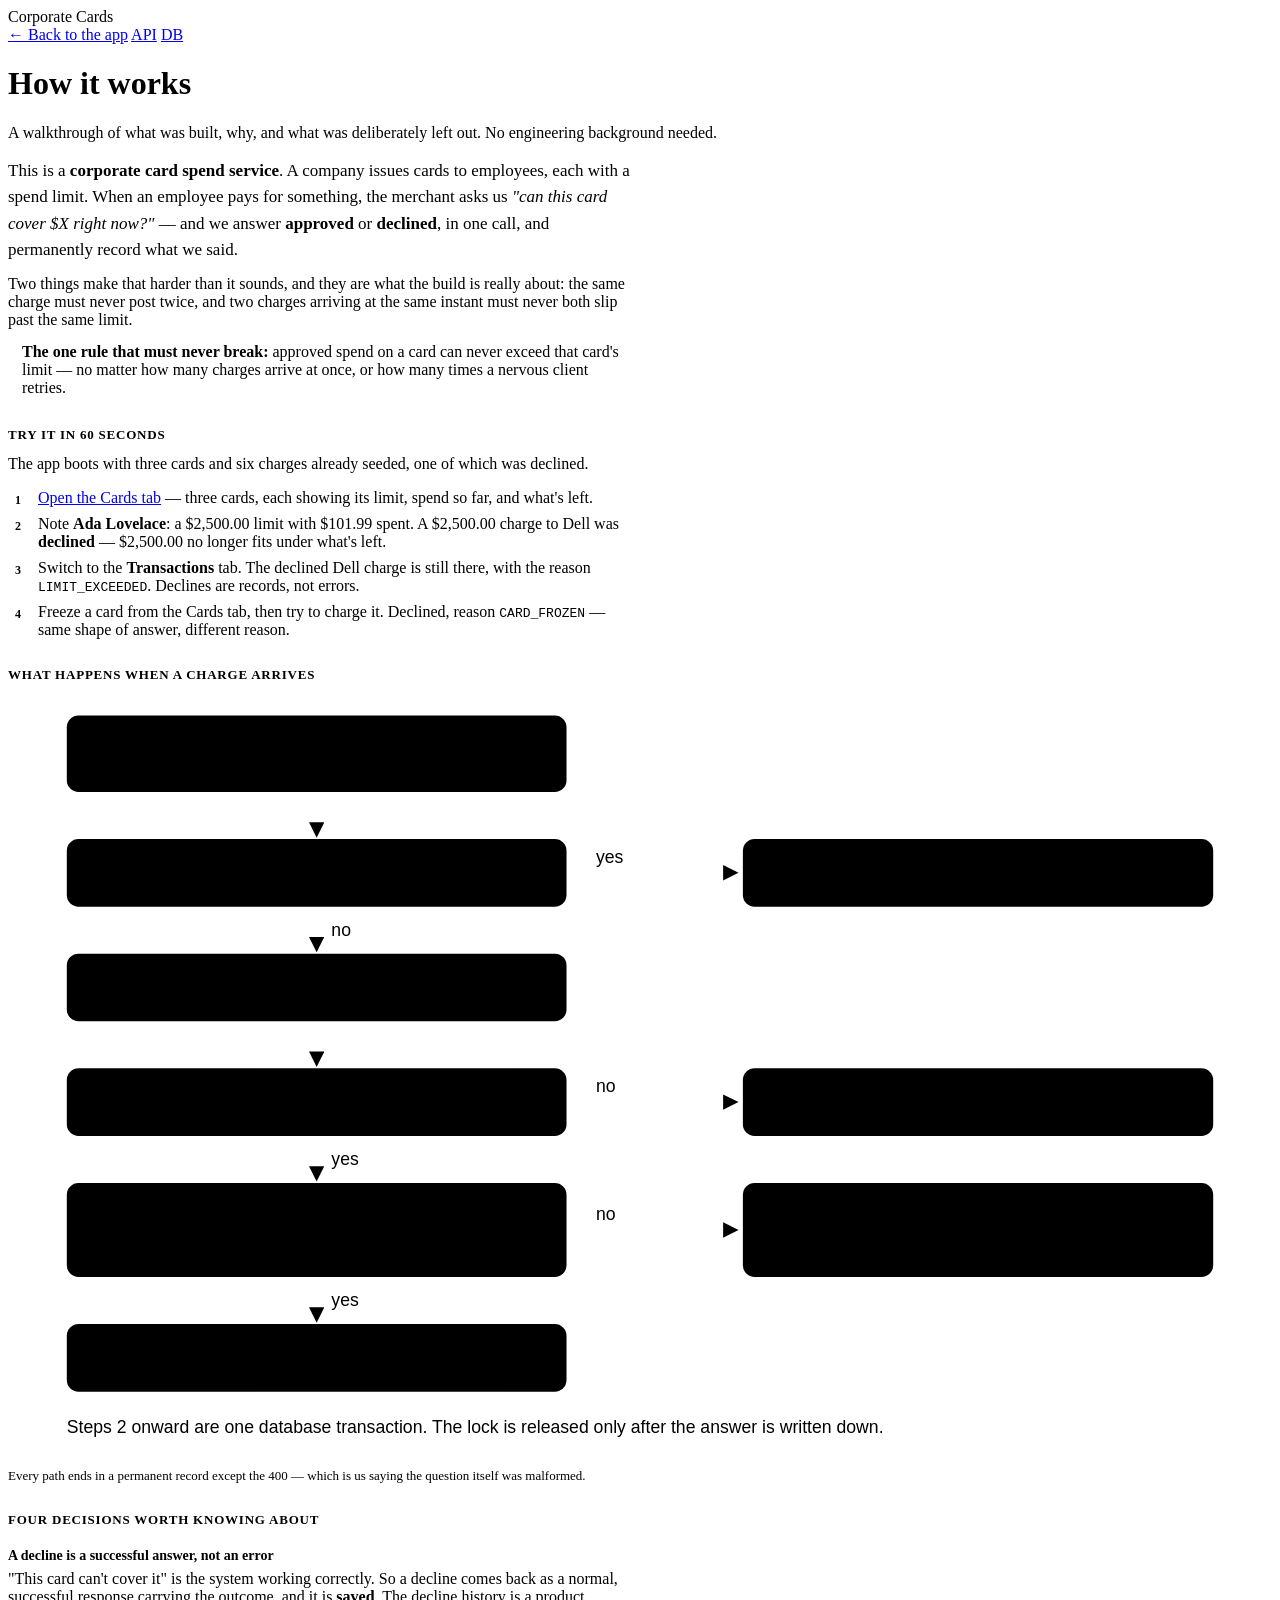
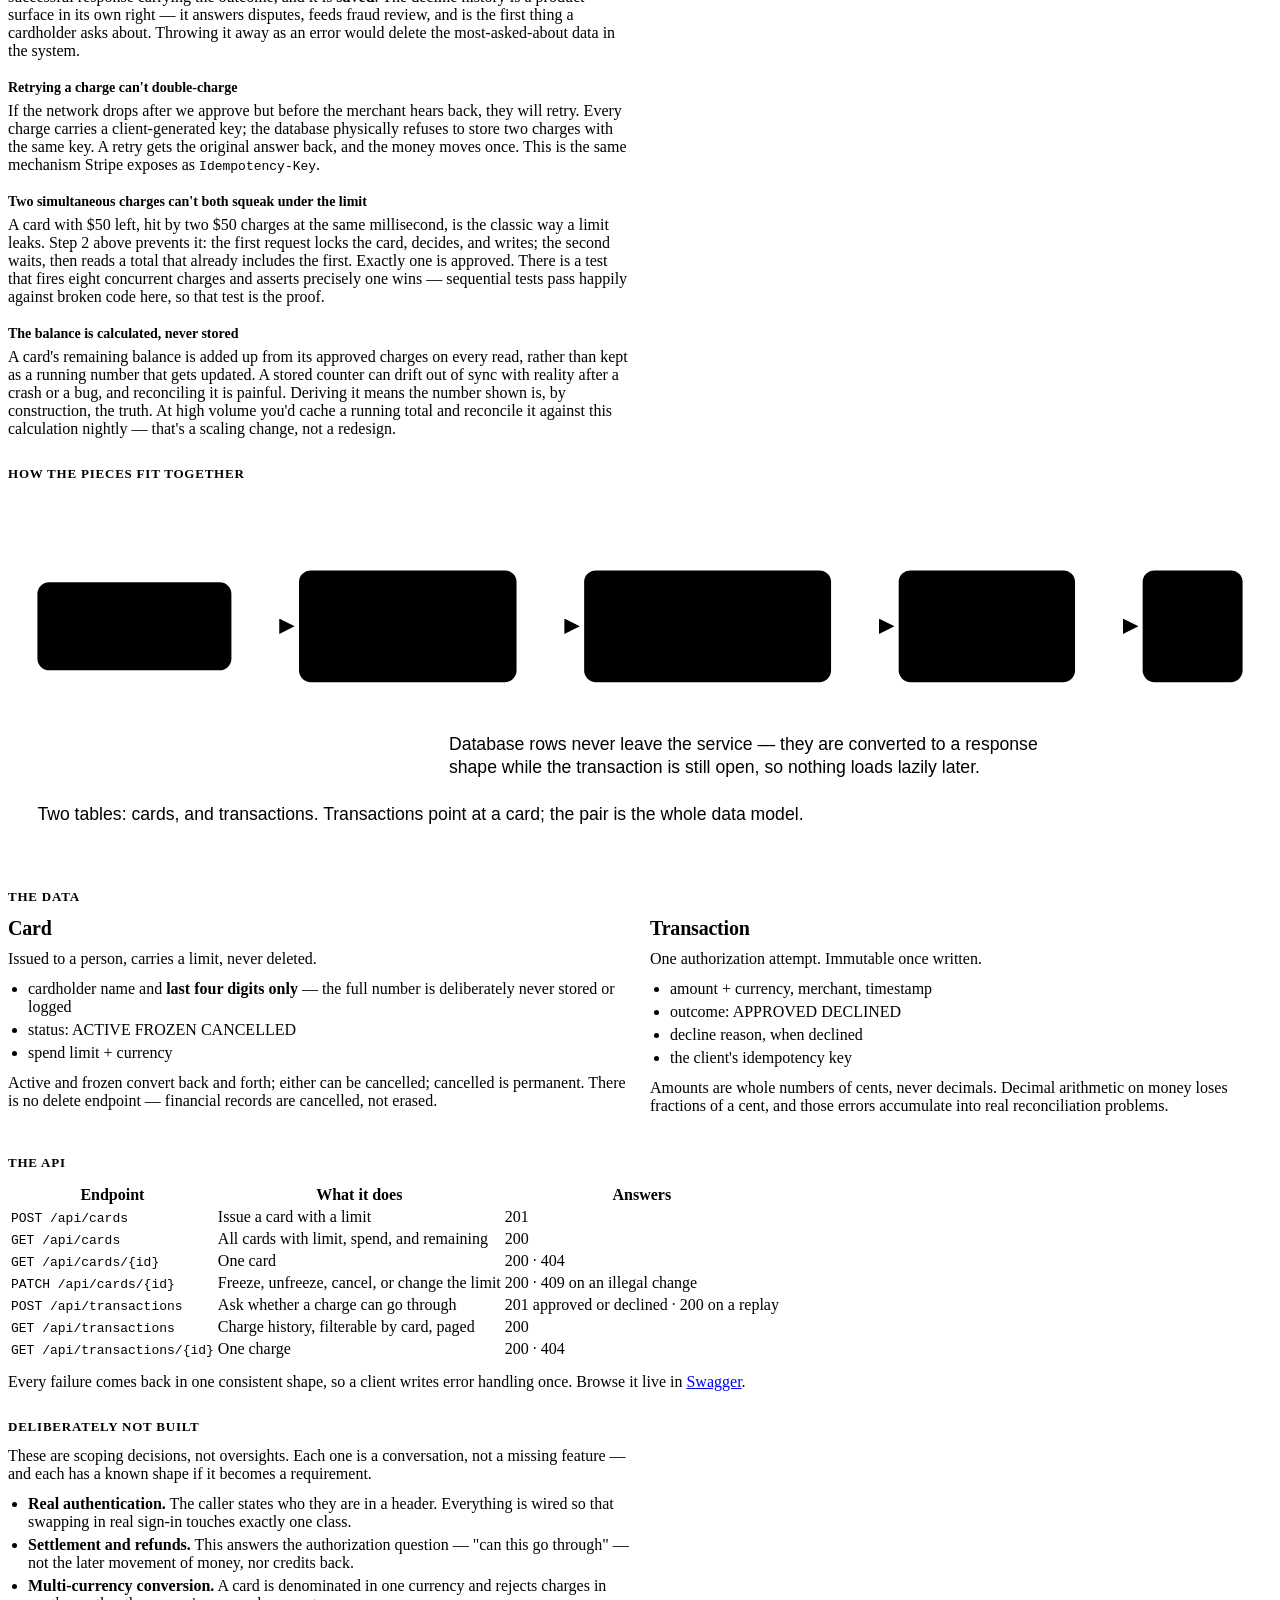
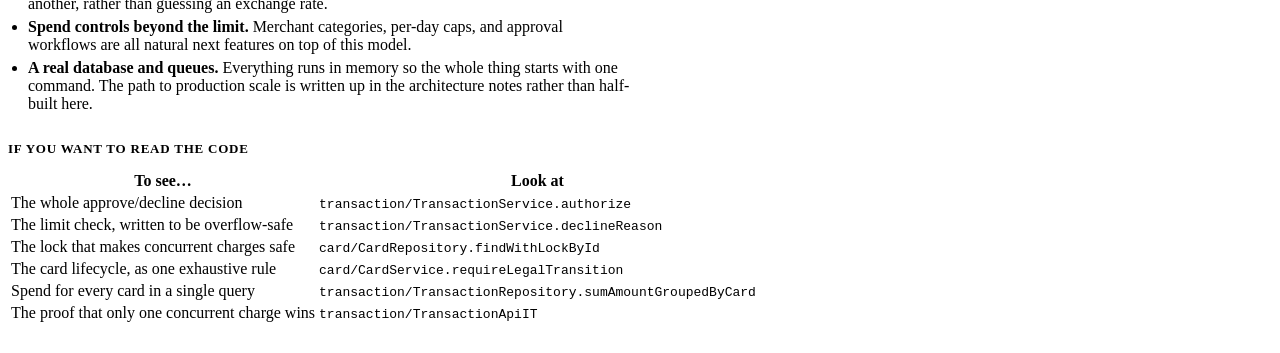
==== sandbox/src/main/resources/static/help.html @ 119740f2 "Add a /help walkthrough page for non-engineering readers Maps /help to a static explainer of what wa" ====
<!doctype html>
<html lang="en">
<head>
  <meta charset="utf-8">
  <meta name="viewport" content="width=device-width, initial-scale=1">
  <title>Corporate Cards — How it works</title>
  <link rel="stylesheet" href="/styles.css">
  <style>
    .prose { max-width: 78ch; }
    .prose h2 { font-size: 20px; letter-spacing: -0.01em; margin: 0 0 10px; }
    .prose h3 { font-size: 14px; margin: 20px 0 6px; }
    .prose p { margin: 0 0 12px; }
    .prose ul { margin: 0 0 12px; padding-left: 20px; }
    .prose li { margin-bottom: 5px; }
    .lede { font-size: 17px; line-height: 1.55; }

    .section { margin-bottom: 28px; }
    .section > h2 { font-size: 13px; text-transform: uppercase; letter-spacing: 0.06em; color: var(--muted); margin: 0 0 12px; }

    .figure { overflow-x: auto; margin: 0 0 8px; }
    .figure svg { display: block; min-width: 640px; max-width: 100%; height: auto; }
    figcaption { color: var(--muted); font-size: 13px; margin-top: 4px; }

    .cols { display: flex; flex-wrap: wrap; gap: 20px; }
    .cols > * { flex: 1 1 300px; }

    code { font-family: ui-monospace, SFMono-Regular, Menlo, monospace; font-size: 13px; }
    td code { white-space: nowrap; }

    .note { border-left: 3px solid var(--accent); padding: 2px 0 2px 14px; color: var(--muted); }
    .steps { counter-reset: step; list-style: none; padding: 0; }
    .steps li { counter-increment: step; padding-left: 30px; position: relative; margin-bottom: 8px; }
    .steps li::before {
      content: counter(step);
      position: absolute; left: 0; top: 1px;
      width: 20px; height: 20px; border-radius: 999px;
      background: var(--accent); color: var(--accent-text);
      font-size: 12px; font-weight: 600; text-align: center; line-height: 20px;
    }
  </style>
</head>
<body>
  <nav class="topnav">
    <span class="brand">Corporate Cards</span>
    <div class="tabs"></div>
    <div class="nav-links">
      <a href="/">← Back to the app</a>
      <a href="/swagger-ui.html" target="_blank" rel="noopener">API</a>
      <a href="/h2-console" target="_blank" rel="noopener">DB</a>
    </div>
  </nav>

  <main>
    <header class="page-header">
      <h1>How it works</h1>
      <p class="subtitle">A walkthrough of what was built, why, and what was deliberately left out. No engineering background needed.</p>
    </header>

    <section class="panel prose section">
      <p class="lede">
        This is a <strong>corporate card spend service</strong>. A company issues cards to employees,
        each with a spend limit. When an employee pays for something, the merchant asks us
        <em>"can this card cover $X right now?"</em> — and we answer <strong>approved</strong> or
        <strong>declined</strong>, in one call, and permanently record what we said.
      </p>
      <p>
        Two things make that harder than it sounds, and they are what the build is really about:
        the same charge must never post twice, and two charges arriving at the same instant must
        never both slip past the same limit.
      </p>
      <p class="note">
        <strong>The one rule that must never break:</strong> approved spend on a card can never
        exceed that card's limit — no matter how many charges arrive at once, or how many times a
        nervous client retries.
      </p>
    </section>

    <section class="section">
      <h2>Try it in 60 seconds</h2>
      <div class="panel prose">
        <p>The app boots with three cards and six charges already seeded, one of which was declined.</p>
        <ol class="steps">
          <li><a href="/">Open the Cards tab</a> — three cards, each showing its limit, spend so far, and what's left.</li>
          <li>Note <strong>Ada Lovelace</strong>: a $2,500.00 limit with $101.99 spent. A $2,500.00 charge to Dell was <strong>declined</strong> — $2,500.00 no longer fits under what's left.</li>
          <li>Switch to the <strong>Transactions</strong> tab. The declined Dell charge is still there, with the reason <code>LIMIT_EXCEEDED</code>. Declines are records, not errors.</li>
          <li>Freeze a card from the Cards tab, then try to charge it. Declined, reason <code>CARD_FROZEN</code> — same shape of answer, different reason.</li>
        </ol>
      </div>
    </section>

    <section class="section">
      <h2>What happens when a charge arrives</h2>
      <div class="panel">
        <figure class="figure">
          <svg viewBox="0 0 860 520" role="img" aria-label="Flowchart of the authorization decision: idempotency replay check, card row lock, currency check, decline checks, then approval.">
            <defs>
              <marker id="arrow" viewBox="0 0 10 10" refX="9" refY="5" markerWidth="7" markerHeight="7" orient="auto-start-reverse">
                <path d="M 0 0 L 10 5 L 0 10 z" fill="var(--muted)"/>
              </marker>
            </defs>
            <style>
              .bx { fill: var(--surface); stroke: var(--border); stroke-width: 1.5; }
              .bx-in { fill: var(--surface); stroke: var(--accent); stroke-width: 2; }
              .bx-ok { fill: var(--success-bg); stroke: var(--success); stroke-width: 1.5; }
              .bx-no { fill: var(--warn-bg); stroke: var(--warn); stroke-width: 1.5; }
              .bx-err { fill: var(--danger-bg); stroke: var(--danger); stroke-width: 1.5; }
              .t { fill: var(--text); font: 13px -apple-system, BlinkMacSystemFont, "Segoe UI", Roboto, sans-serif; }
              .t-b { fill: var(--text); font: 600 13px -apple-system, BlinkMacSystemFont, "Segoe UI", Roboto, sans-serif; }
              .t-m { fill: var(--muted); font: 12px -apple-system, BlinkMacSystemFont, "Segoe UI", Roboto, sans-serif; }
              .ln { stroke: var(--muted); stroke-width: 1.5; fill: none; marker-end: url(#arrow); }
            </style>

            <!-- entry -->
            <rect class="bx-in" x="40" y="14" width="340" height="52" rx="8"/>
            <text class="t-b" x="58" y="36">POST /api/transactions</text>
            <text class="t-m" x="58" y="54">card, amount, currency, merchant + Idempotency-Key</text>

            <!-- 1 replay -->
            <path class="ln" d="M 210 66 L 210 96"/>
            <rect class="bx" x="40" y="98" width="340" height="46" rx="8"/>
            <text class="t-b" x="58" y="118">1 · Have we answered this exact request before?</text>
            <text class="t-m" x="58" y="135">matched on the client's Idempotency-Key</text>
            <path class="ln" d="M 380 121 L 496 121"/>
            <text class="t-m" x="400" y="114">yes</text>
            <rect class="bx-ok" x="500" y="98" width="320" height="46" rx="8"/>
            <text class="t-b" x="518" y="118">200 — replay the original answer</text>
            <text class="t-m" x="518" y="135">the card is not charged a second time</text>

            <!-- 2 lock -->
            <path class="ln" d="M 210 144 L 210 174"/>
            <text class="t-m" x="220" y="164">no</text>
            <rect class="bx" x="40" y="176" width="340" height="46" rx="8"/>
            <text class="t-b" x="58" y="196">2 · Take an exclusive lock on the card</text>
            <text class="t-m" x="58" y="213">nobody else can decide on this card until we finish</text>

            <!-- 3 currency -->
            <path class="ln" d="M 210 222 L 210 252"/>
            <rect class="bx" x="40" y="254" width="340" height="46" rx="8"/>
            <text class="t-b" x="58" y="274">3 · Does the currency match the card?</text>
            <text class="t-m" x="58" y="291">a USD card cannot answer a EUR question</text>
            <path class="ln" d="M 380 277 L 496 277"/>
            <text class="t-m" x="400" y="270">no</text>
            <rect class="bx-err" x="500" y="254" width="320" height="46" rx="8"/>
            <text class="t-b" x="518" y="274">400 — we can't answer that</text>
            <text class="t-m" x="518" y="291">unusable input, so nothing is recorded</text>

            <!-- 4 decline checks -->
            <path class="ln" d="M 210 300 L 210 330"/>
            <text class="t-m" x="220" y="320">yes</text>
            <rect class="bx" x="40" y="332" width="340" height="64" rx="8"/>
            <text class="t-b" x="58" y="352">4 · Is the card usable, and does the amount fit?</text>
            <text class="t-m" x="58" y="369">card not frozen, not cancelled, and</text>
            <text class="t-m" x="58" y="386">amount ≤ limit − everything already approved</text>
            <path class="ln" d="M 380 364 L 496 364"/>
            <text class="t-m" x="400" y="357">no</text>
            <rect class="bx-no" x="500" y="332" width="320" height="64" rx="8"/>
            <text class="t-b" x="518" y="352">201 — DECLINED, and stored</text>
            <text class="t-m" x="518" y="369">with a reason: CARD_FROZEN, CARD_CANCELLED,</text>
            <text class="t-m" x="518" y="386">or LIMIT_EXCEEDED</text>

            <!-- 5 approve -->
            <path class="ln" d="M 210 396 L 210 426"/>
            <text class="t-m" x="220" y="416">yes</text>
            <rect class="bx-ok" x="40" y="428" width="340" height="46" rx="8"/>
            <text class="t-b" x="58" y="448">201 — APPROVED, and stored</text>
            <text class="t-m" x="58" y="465">the card's remaining balance drops by the amount</text>

            <text class="t-m" x="40" y="502">Steps 2 onward are one database transaction. The lock is released only after the answer is written down.</text>
          </svg>
        </figure>
        <figcaption>Every path ends in a permanent record except the 400 — which is us saying the question itself was malformed.</figcaption>
      </div>
    </section>

    <section class="section">
      <h2>Four decisions worth knowing about</h2>
      <div class="panel prose">
        <h3>A decline is a successful answer, not an error</h3>
        <p>
          "This card can't cover it" is the system working correctly. So a decline comes back as a
          normal, successful response carrying the outcome, and it is <strong>saved</strong>. The
          decline history is a product surface in its own right — it answers disputes, feeds fraud
          review, and is the first thing a cardholder asks about. Throwing it away as an error would
          delete the most-asked-about data in the system.
        </p>

        <h3>Retrying a charge can't double-charge</h3>
        <p>
          If the network drops after we approve but before the merchant hears back, they will retry.
          Every charge carries a client-generated key; the database physically refuses to store two
          charges with the same key. A retry gets the original answer back, and the money moves once.
          This is the same mechanism Stripe exposes as <code>Idempotency-Key</code>.
        </p>

        <h3>Two simultaneous charges can't both squeak under the limit</h3>
        <p>
          A card with $50 left, hit by two $50 charges at the same millisecond, is the classic way a
          limit leaks. Step 2 above prevents it: the first request locks the card, decides, and
          writes; the second waits, then reads a total that already includes the first. Exactly one
          is approved. There is a test that fires eight concurrent charges and asserts precisely one
          wins — sequential tests pass happily against broken code here, so that test is the proof.
        </p>

        <h3>The balance is calculated, never stored</h3>
        <p>
          A card's remaining balance is added up from its approved charges on every read, rather than
          kept as a running number that gets updated. A stored counter can drift out of sync with
          reality after a crash or a bug, and reconciling it is painful. Deriving it means the number
          shown is, by construction, the truth. At high volume you'd cache a running total and
          reconcile it against this calculation nightly — that's a scaling change, not a redesign.
        </p>
      </div>
    </section>

    <section class="section">
      <h2>How the pieces fit together</h2>
      <div class="panel">
        <figure class="figure">
          <svg viewBox="0 0 860 250" role="img" aria-label="Layer diagram: browser and merchant call the controller, which calls the service holding all rules, which calls the repository, which reads and writes the database.">
            <defs>
              <marker id="arrow2" viewBox="0 0 10 10" refX="9" refY="5" markerWidth="7" markerHeight="7" orient="auto-start-reverse">
                <path d="M 0 0 L 10 5 L 0 10 z" fill="var(--muted)"/>
              </marker>
            </defs>
            <style>
              .b2 { fill: var(--surface); stroke: var(--border); stroke-width: 1.5; }
              .b2a { fill: var(--surface); stroke: var(--accent); stroke-width: 2; }
              .l2 { stroke: var(--muted); stroke-width: 1.5; fill: none; marker-end: url(#arrow2); }
            </style>

            <rect class="b2" x="20" y="60" width="132" height="60" rx="8"/>
            <text class="t-b" x="42" y="86">This web UI</text>
            <text class="t-m" x="42" y="104">+ any merchant</text>

            <path class="l2" d="M 152 90 L 194 90"/>

            <rect class="b2a" x="198" y="52" width="148" height="76" rx="8"/>
            <text class="t-b" x="216" y="78">Controller</text>
            <text class="t-m" x="216" y="96">HTTP only: status</text>
            <text class="t-m" x="216" y="112">codes, parameters</text>

            <path class="l2" d="M 346 90 L 388 90"/>

            <rect class="b2a" x="392" y="52" width="168" height="76" rx="8"/>
            <text class="t-b" x="410" y="78">Service</text>
            <text class="t-m" x="410" y="96">every business rule,</text>
            <text class="t-m" x="410" y="112">one transaction</text>

            <path class="l2" d="M 560 90 L 602 90"/>

            <rect class="b2" x="606" y="52" width="120" height="76" rx="8"/>
            <text class="t-b" x="624" y="78">Repository</text>
            <text class="t-m" x="624" y="96">queries, sums,</text>
            <text class="t-m" x="624" y="112">locks</text>

            <path class="l2" d="M 726 90 L 768 90"/>

            <rect class="b2" x="772" y="52" width="68" height="76" rx="8"/>
            <text class="t-b" x="790" y="86">DB</text>
            <text class="t-m" x="783" y="104">H2</text>

            <path d="M 392 152 L 560 152" stroke="var(--accent)" stroke-width="1.5" fill="none" stroke-dasharray="4 3"/>
            <path d="M 392 146 L 392 158 M 560 146 L 560 158" stroke="var(--accent)" stroke-width="1.5"/>
            <text class="t-m" x="300" y="174">Database rows never leave the service — they are converted to a response</text>
            <text class="t-m" x="300" y="190">shape while the transaction is still open, so nothing loads lazily later.</text>

            <text class="t-m" x="20" y="222">Two tables: cards, and transactions. Transactions point at a card; the pair is the whole data model.</text>
          </svg>
        </figure>
      </div>
    </section>

    <section class="section">
      <h2>The data</h2>
      <div class="cols">
        <div class="panel prose">
          <h2>Card</h2>
          <p class="muted">Issued to a person, carries a limit, never deleted.</p>
          <ul>
            <li>cardholder name and <strong>last four digits only</strong> — the full number is deliberately never stored or logged</li>
            <li>status: <span class="pill pill-active">ACTIVE</span> <span class="pill pill-frozen">FROZEN</span> <span class="pill pill-cancelled">CANCELLED</span></li>
            <li>spend limit + currency</li>
          </ul>
          <p class="muted">
            Active and frozen convert back and forth; either can be cancelled; cancelled is
            permanent. There is no delete endpoint — financial records are cancelled, not erased.
          </p>
        </div>
        <div class="panel prose">
          <h2>Transaction</h2>
          <p class="muted">One authorization attempt. Immutable once written.</p>
          <ul>
            <li>amount + currency, merchant, timestamp</li>
            <li>outcome: <span class="pill pill-approved">APPROVED</span> <span class="pill pill-declined">DECLINED</span></li>
            <li>decline reason, when declined</li>
            <li>the client's idempotency key</li>
          </ul>
          <p class="muted">
            Amounts are whole numbers of cents, never decimals. Decimal arithmetic on money loses
            fractions of a cent, and those errors accumulate into real reconciliation problems.
          </p>
        </div>
      </div>
    </section>

    <section class="section">
      <h2>The API</h2>
      <div class="panel">
        <div class="table-wrap">
          <table>
            <thead>
              <tr><th>Endpoint</th><th>What it does</th><th>Answers</th></tr>
            </thead>
            <tbody>
              <tr><td><code>POST /api/cards</code></td><td>Issue a card with a limit</td><td>201</td></tr>
              <tr><td><code>GET /api/cards</code></td><td>All cards with limit, spend, and remaining</td><td>200</td></tr>
              <tr><td><code>GET /api/cards/{id}</code></td><td>One card</td><td>200 · 404</td></tr>
              <tr><td><code>PATCH /api/cards/{id}</code></td><td>Freeze, unfreeze, cancel, or change the limit</td><td>200 · 409 on an illegal change</td></tr>
              <tr><td><code>POST /api/transactions</code></td><td>Ask whether a charge can go through</td><td>201 approved or declined · 200 on a replay</td></tr>
              <tr><td><code>GET /api/transactions</code></td><td>Charge history, filterable by card, paged</td><td>200</td></tr>
              <tr><td><code>GET /api/transactions/{id}</code></td><td>One charge</td><td>200 · 404</td></tr>
            </tbody>
          </table>
        </div>
        <p class="muted" style="margin-top:12px">
          Every failure comes back in one consistent shape, so a client writes error handling once.
          Browse it live in <a href="/swagger-ui.html" target="_blank" rel="noopener">Swagger</a>.
        </p>
      </div>
    </section>

    <section class="section">
      <h2>Deliberately not built</h2>
      <div class="panel prose">
        <p>
          These are scoping decisions, not oversights. Each one is a conversation, not a missing
          feature — and each has a known shape if it becomes a requirement.
        </p>
        <ul>
          <li><strong>Real authentication.</strong> The caller states who they are in a header. Everything is wired so that swapping in real sign-in touches exactly one class.</li>
          <li><strong>Settlement and refunds.</strong> This answers the authorization question — "can this go through" — not the later movement of money, nor credits back.</li>
          <li><strong>Multi-currency conversion.</strong> A card is denominated in one currency and rejects charges in another, rather than guessing an exchange rate.</li>
          <li><strong>Spend controls beyond the limit.</strong> Merchant categories, per-day caps, and approval workflows are all natural next features on top of this model.</li>
          <li><strong>A real database and queues.</strong> Everything runs in memory so the whole thing starts with one command. The path to production scale is written up in the architecture notes rather than half-built here.</li>
        </ul>
      </div>
    </section>

    <section class="section">
      <h2>If you want to read the code</h2>
      <div class="panel">
        <div class="table-wrap">
          <table>
            <thead><tr><th>To see…</th><th>Look at</th></tr></thead>
            <tbody>
              <tr><td>The whole approve/decline decision</td><td><code>transaction/TransactionService.authorize</code></td></tr>
              <tr><td>The limit check, written to be overflow-safe</td><td><code>transaction/TransactionService.declineReason</code></td></tr>
              <tr><td>The lock that makes concurrent charges safe</td><td><code>card/CardRepository.findWithLockById</code></td></tr>
              <tr><td>The card lifecycle, as one exhaustive rule</td><td><code>card/CardService.requireLegalTransition</code></td></tr>
              <tr><td>Spend for every card in a single query</td><td><code>transaction/TransactionRepository.sumAmountGroupedByCard</code></td></tr>
              <tr><td>The proof that only one concurrent charge wins</td><td><code>transaction/TransactionApiIT</code></td></tr>
            </tbody>
          </table>
        </div>
      </div>
    </section>
  </main>
</body>
</html>
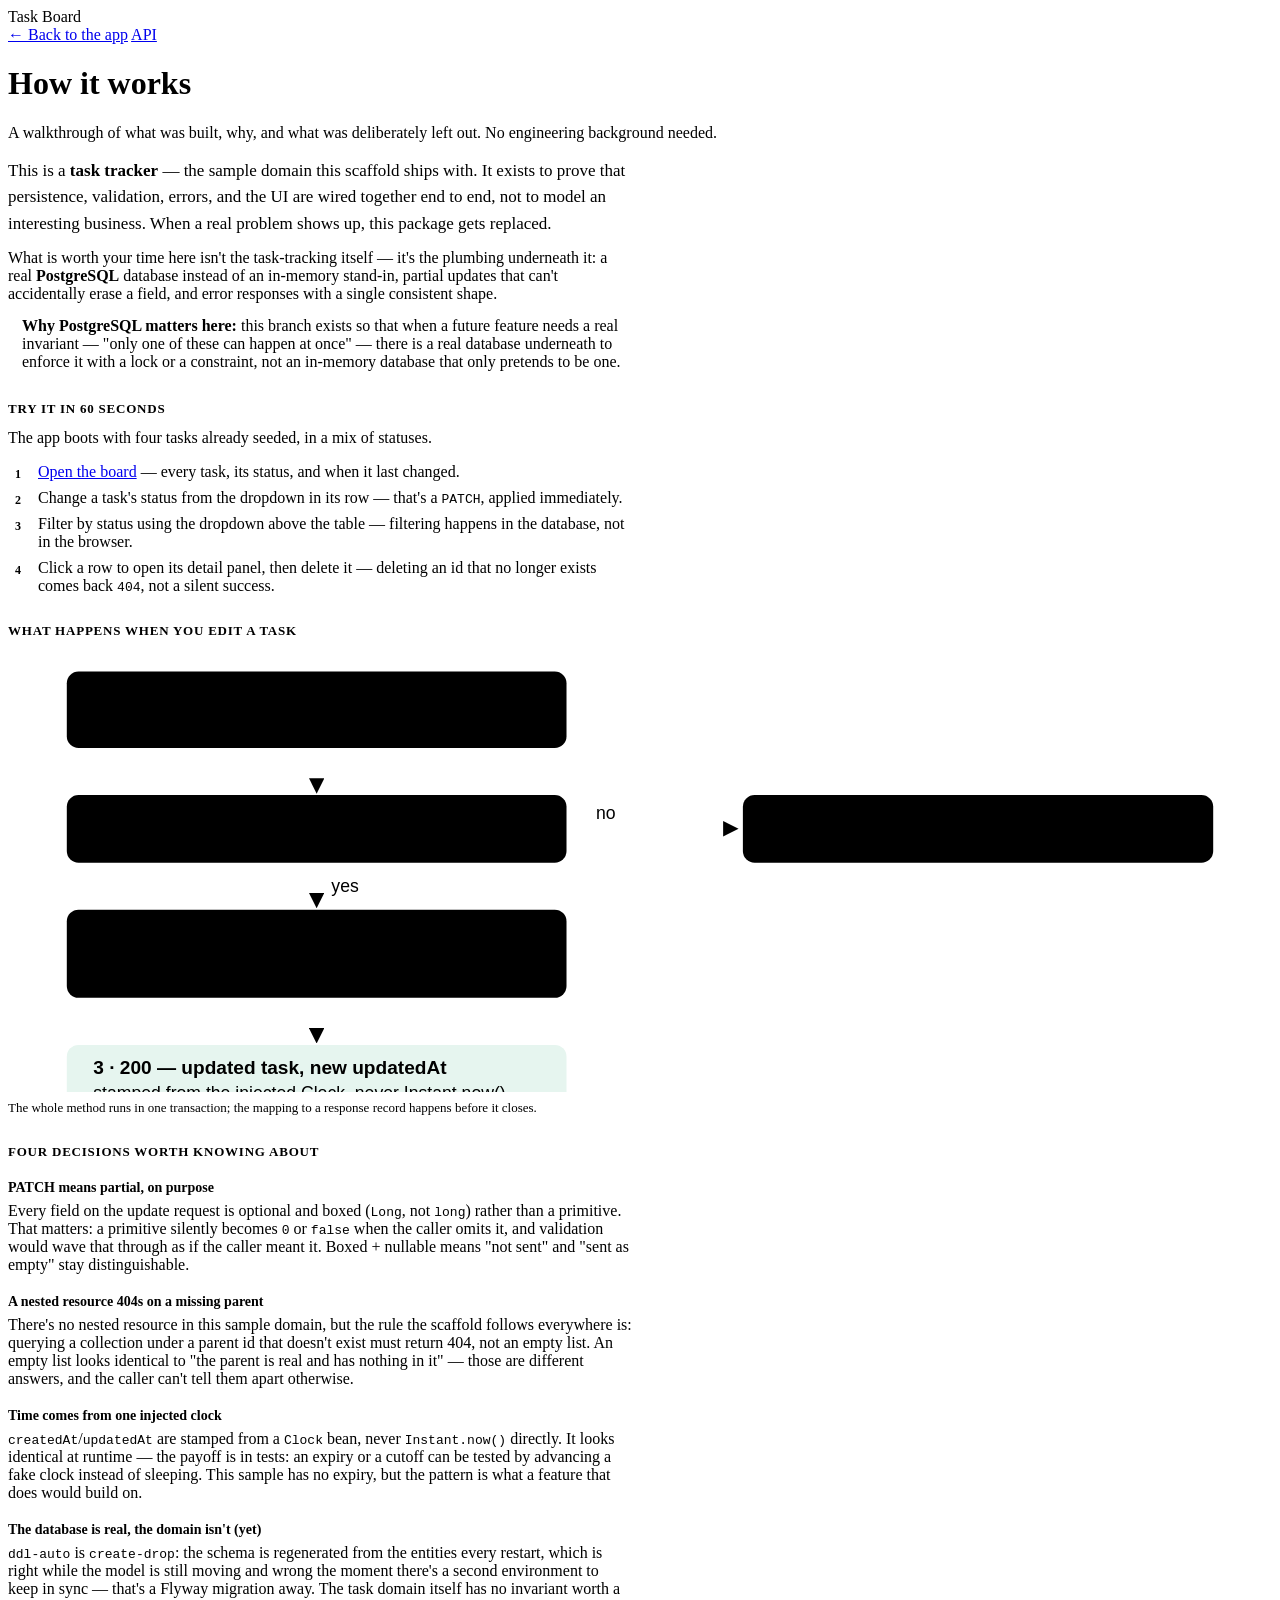
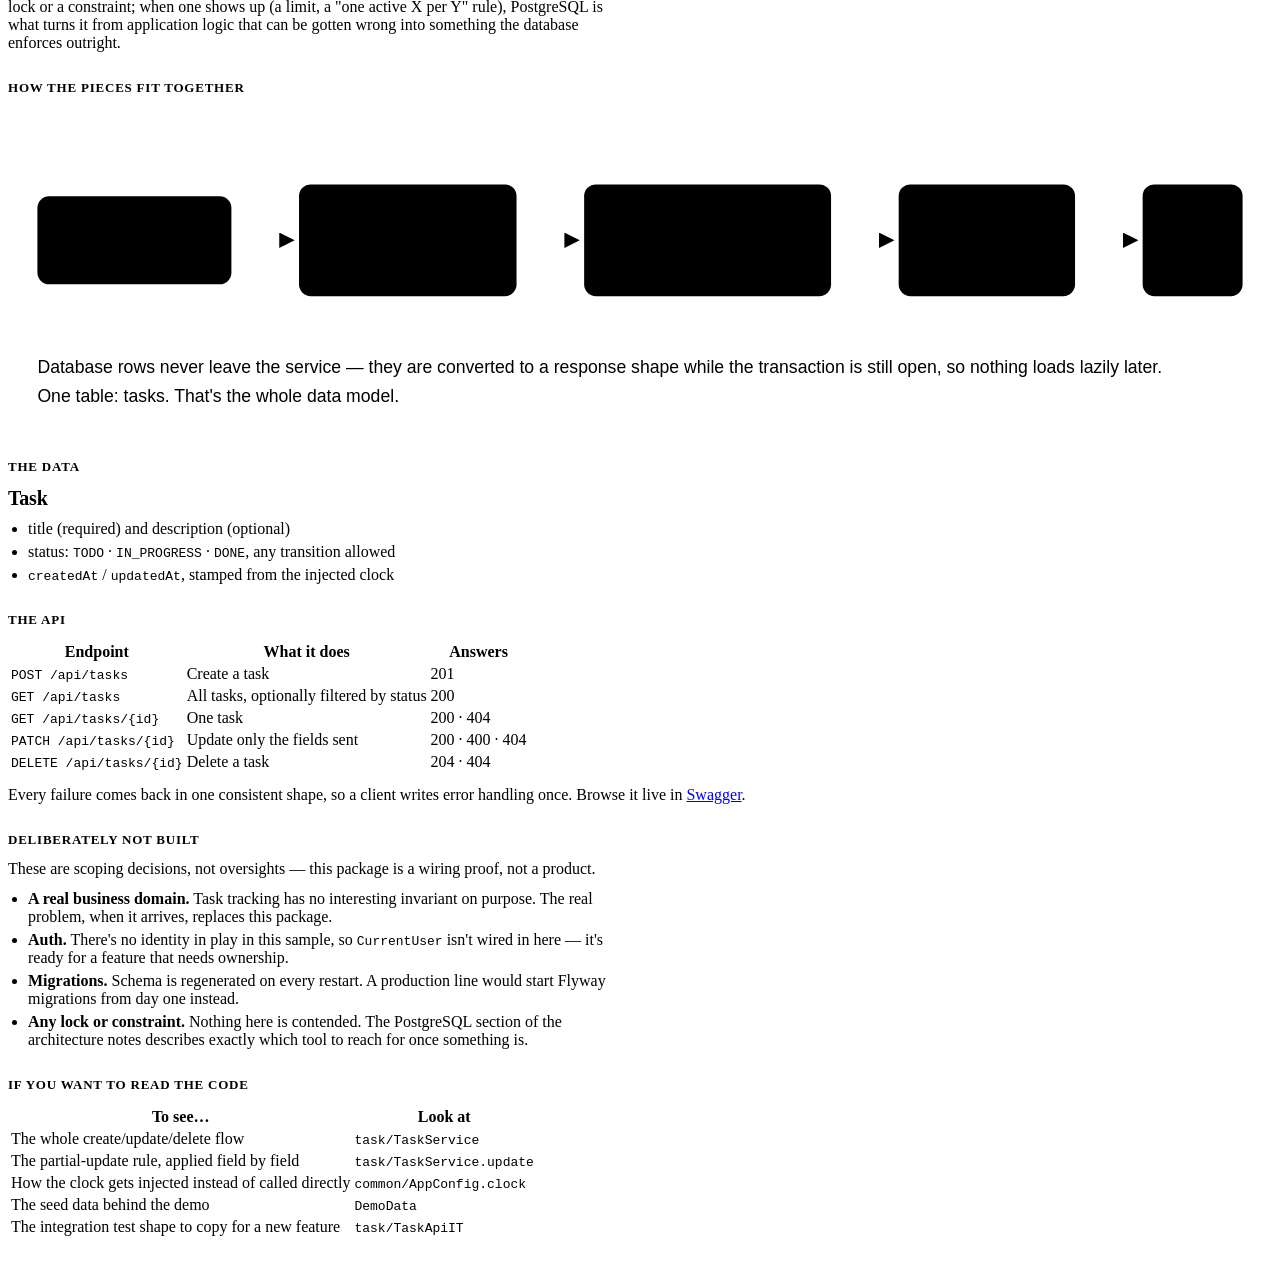
==== commit e33c225f: "Add a /help walkthrough page for non-engineering readers Maps /help to a static explainer of the tas" ====
--- a/sandbox/src/main/resources/static/help.html
+++ b/sandbox/src/main/resources/static/help.html
@@ -3,9 +3,14 @@
 <head>
   <meta charset="utf-8">
   <meta name="viewport" content="width=device-width, initial-scale=1">
-  <title>Corporate Cards — How it works</title>
+  <title>Task Board — How it works</title>
   <link rel="stylesheet" href="/styles.css">
   <style>
+    :root { --success-bg: #e6f5ef; --warn-bg: #fdf3e0; }
+    @media (prefers-color-scheme: dark) {
+      :root { --success-bg: #13291f; --warn-bg: #2a2214; }
+    }
+
     .prose { max-width: 78ch; }
     .prose h2 { font-size: 20px; letter-spacing: -0.01em; margin: 0 0 10px; }
     .prose h3 { font-size: 14px; margin: 20px 0 6px; }
@@ -41,12 +46,10 @@
 </head>
 <body>
   <nav class="topnav">
-    <span class="brand">Corporate Cards</span>
-    <div class="tabs"></div>
+    <span class="brand">Task Board</span>
     <div class="nav-links">
       <a href="/">← Back to the app</a>
       <a href="/swagger-ui.html" target="_blank" rel="noopener">API</a>
-      <a href="/h2-console" target="_blank" rel="noopener">DB</a>
     </div>
   </nav>
 
@@ -58,41 +61,43 @@
 
     <section class="panel prose section">
       <p class="lede">
-        This is a <strong>corporate card spend service</strong>. A company issues cards to employees,
-        each with a spend limit. When an employee pays for something, the merchant asks us
-        <em>"can this card cover $X right now?"</em> — and we answer <strong>approved</strong> or
-        <strong>declined</strong>, in one call, and permanently record what we said.
+        This is a <strong>task tracker</strong> — the sample domain this scaffold ships with. It
+        exists to prove that persistence, validation, errors, and the UI are wired together end to
+        end, not to model an interesting business. When a real problem shows up, this package gets
+        replaced.
       </p>
       <p>
-        Two things make that harder than it sounds, and they are what the build is really about:
-        the same charge must never post twice, and two charges arriving at the same instant must
-        never both slip past the same limit.
+        What is worth your time here isn't the task-tracking itself — it's the plumbing underneath
+        it: a real <strong>PostgreSQL</strong> database instead of an in-memory stand-in, partial
+        updates that can't accidentally erase a field, and error responses with a single consistent
+        shape.
       </p>
       <p class="note">
-        <strong>The one rule that must never break:</strong> approved spend on a card can never
-        exceed that card's limit — no matter how many charges arrive at once, or how many times a
-        nervous client retries.
+        <strong>Why PostgreSQL matters here:</strong> this branch exists so that when a future
+        feature needs a real invariant — "only one of these can happen at once" — there is a real
+        database underneath to enforce it with a lock or a constraint, not an in-memory database
+        that only pretends to be one.
       </p>
     </section>
 
     <section class="section">
       <h2>Try it in 60 seconds</h2>
       <div class="panel prose">
-        <p>The app boots with three cards and six charges already seeded, one of which was declined.</p>
+        <p>The app boots with four tasks already seeded, in a mix of statuses.</p>
         <ol class="steps">
-          <li><a href="/">Open the Cards tab</a> — three cards, each showing its limit, spend so far, and what's left.</li>
-          <li>Note <strong>Ada Lovelace</strong>: a $2,500.00 limit with $101.99 spent. A $2,500.00 charge to Dell was <strong>declined</strong> — $2,500.00 no longer fits under what's left.</li>
-          <li>Switch to the <strong>Transactions</strong> tab. The declined Dell charge is still there, with the reason <code>LIMIT_EXCEEDED</code>. Declines are records, not errors.</li>
-          <li>Freeze a card from the Cards tab, then try to charge it. Declined, reason <code>CARD_FROZEN</code> — same shape of answer, different reason.</li>
+          <li><a href="/">Open the board</a> — every task, its status, and when it last changed.</li>
+          <li>Change a task's status from the dropdown in its row — that's a <code>PATCH</code>, applied immediately.</li>
+          <li>Filter by status using the dropdown above the table — filtering happens in the database, not in the browser.</li>
+          <li>Click a row to open its detail panel, then delete it — deleting an id that no longer exists comes back <code>404</code>, not a silent success.</li>
         </ol>
       </div>
     </section>
 
     <section class="section">
-      <h2>What happens when a charge arrives</h2>
+      <h2>What happens when you edit a task</h2>
       <div class="panel">
         <figure class="figure">
-          <svg viewBox="0 0 860 520" role="img" aria-label="Flowchart of the authorization decision: idempotency replay check, card row lock, currency check, decline checks, then approval.">
+          <svg viewBox="0 0 860 300" role="img" aria-label="Flowchart of a PATCH request: find the task or 404, apply only the fields sent, write the new updated-at, return 200.">
             <defs>
               <marker id="arrow" viewBox="0 0 10 10" refX="9" refY="5" markerWidth="7" markerHeight="7" orient="auto-start-reverse">
                 <path d="M 0 0 L 10 5 L 0 10 z" fill="var(--muted)"/>
@@ -102,7 +107,6 @@
               .bx { fill: var(--surface); stroke: var(--border); stroke-width: 1.5; }
               .bx-in { fill: var(--surface); stroke: var(--accent); stroke-width: 2; }
               .bx-ok { fill: var(--success-bg); stroke: var(--success); stroke-width: 1.5; }
-              .bx-no { fill: var(--warn-bg); stroke: var(--warn); stroke-width: 1.5; }
               .bx-err { fill: var(--danger-bg); stroke: var(--danger); stroke-width: 1.5; }
               .t { fill: var(--text); font: 13px -apple-system, BlinkMacSystemFont, "Segoe UI", Roboto, sans-serif; }
               .t-b { fill: var(--text); font: 600 13px -apple-system, BlinkMacSystemFont, "Segoe UI", Roboto, sans-serif; }
@@ -110,104 +114,71 @@
               .ln { stroke: var(--muted); stroke-width: 1.5; fill: none; marker-end: url(#arrow); }
             </style>
 
-            <!-- entry -->
             <rect class="bx-in" x="40" y="14" width="340" height="52" rx="8"/>
-            <text class="t-b" x="58" y="36">POST /api/transactions</text>
-            <text class="t-m" x="58" y="54">card, amount, currency, merchant + Idempotency-Key</text>
-
-            <!-- 1 replay -->
+            <text class="t-b" x="58" y="36">PATCH /api/tasks/{id}</text>
+            <text class="t-m" x="58" y="54">only the fields the caller actually sent</text>
+
             <path class="ln" d="M 210 66 L 210 96"/>
             <rect class="bx" x="40" y="98" width="340" height="46" rx="8"/>
-            <text class="t-b" x="58" y="118">1 · Have we answered this exact request before?</text>
-            <text class="t-m" x="58" y="135">matched on the client's Idempotency-Key</text>
+            <text class="t-b" x="58" y="118">1 · Does a task with this id exist?</text>
             <path class="ln" d="M 380 121 L 496 121"/>
-            <text class="t-m" x="400" y="114">yes</text>
-            <rect class="bx-ok" x="500" y="98" width="320" height="46" rx="8"/>
-            <text class="t-b" x="518" y="118">200 — replay the original answer</text>
-            <text class="t-m" x="518" y="135">the card is not charged a second time</text>
-
-            <!-- 2 lock -->
+            <text class="t-m" x="400" y="114">no</text>
+            <rect class="bx-err" x="500" y="98" width="320" height="46" rx="8"/>
+            <text class="t-b" x="518" y="118">404 — Task not found</text>
+
             <path class="ln" d="M 210 144 L 210 174"/>
-            <text class="t-m" x="220" y="164">no</text>
-            <rect class="bx" x="40" y="176" width="340" height="46" rx="8"/>
-            <text class="t-b" x="58" y="196">2 · Take an exclusive lock on the card</text>
-            <text class="t-m" x="58" y="213">nobody else can decide on this card until we finish</text>
-
-            <!-- 3 currency -->
-            <path class="ln" d="M 210 222 L 210 252"/>
-            <rect class="bx" x="40" y="254" width="340" height="46" rx="8"/>
-            <text class="t-b" x="58" y="274">3 · Does the currency match the card?</text>
-            <text class="t-m" x="58" y="291">a USD card cannot answer a EUR question</text>
-            <path class="ln" d="M 380 277 L 496 277"/>
-            <text class="t-m" x="400" y="270">no</text>
-            <rect class="bx-err" x="500" y="254" width="320" height="46" rx="8"/>
-            <text class="t-b" x="518" y="274">400 — we can't answer that</text>
-            <text class="t-m" x="518" y="291">unusable input, so nothing is recorded</text>
-
-            <!-- 4 decline checks -->
-            <path class="ln" d="M 210 300 L 210 330"/>
-            <text class="t-m" x="220" y="320">yes</text>
-            <rect class="bx" x="40" y="332" width="340" height="64" rx="8"/>
-            <text class="t-b" x="58" y="352">4 · Is the card usable, and does the amount fit?</text>
-            <text class="t-m" x="58" y="369">card not frozen, not cancelled, and</text>
-            <text class="t-m" x="58" y="386">amount ≤ limit − everything already approved</text>
-            <path class="ln" d="M 380 364 L 496 364"/>
-            <text class="t-m" x="400" y="357">no</text>
-            <rect class="bx-no" x="500" y="332" width="320" height="64" rx="8"/>
-            <text class="t-b" x="518" y="352">201 — DECLINED, and stored</text>
-            <text class="t-m" x="518" y="369">with a reason: CARD_FROZEN, CARD_CANCELLED,</text>
-            <text class="t-m" x="518" y="386">or LIMIT_EXCEEDED</text>
-
-            <!-- 5 approve -->
-            <path class="ln" d="M 210 396 L 210 426"/>
-            <text class="t-m" x="220" y="416">yes</text>
-            <rect class="bx-ok" x="40" y="428" width="340" height="46" rx="8"/>
-            <text class="t-b" x="58" y="448">201 — APPROVED, and stored</text>
-            <text class="t-m" x="58" y="465">the card's remaining balance drops by the amount</text>
-
-            <text class="t-m" x="40" y="502">Steps 2 onward are one database transaction. The lock is released only after the answer is written down.</text>
+            <text class="t-m" x="220" y="164">yes</text>
+            <rect class="bx" x="40" y="176" width="340" height="60" rx="8"/>
+            <text class="t-b" x="58" y="196">2 · Apply only the non-null fields sent</text>
+            <text class="t-m" x="58" y="213">title, description, and status are all optional —</text>
+            <text class="t-m" x="58" y="230">omitted stays as-is, sent replaces</text>
+
+            <path class="ln" d="M 210 236 L 210 266"/>
+            <rect class="bx-ok" x="40" y="268" width="340" height="46" rx="8"/>
+            <text class="t-b" x="58" y="288">3 · 200 — updated task, new updatedAt</text>
+            <text class="t-m" x="58" y="305">stamped from the injected Clock, never Instant.now()</text>
           </svg>
         </figure>
-        <figcaption>Every path ends in a permanent record except the 400 — which is us saying the question itself was malformed.</figcaption>
+        <figcaption>The whole method runs in one transaction; the mapping to a response record happens before it closes.</figcaption>
       </div>
     </section>
 
     <section class="section">
       <h2>Four decisions worth knowing about</h2>
       <div class="panel prose">
-        <h3>A decline is a successful answer, not an error</h3>
-        <p>
-          "This card can't cover it" is the system working correctly. So a decline comes back as a
-          normal, successful response carrying the outcome, and it is <strong>saved</strong>. The
-          decline history is a product surface in its own right — it answers disputes, feeds fraud
-          review, and is the first thing a cardholder asks about. Throwing it away as an error would
-          delete the most-asked-about data in the system.
-        </p>
-
-        <h3>Retrying a charge can't double-charge</h3>
-        <p>
-          If the network drops after we approve but before the merchant hears back, they will retry.
-          Every charge carries a client-generated key; the database physically refuses to store two
-          charges with the same key. A retry gets the original answer back, and the money moves once.
-          This is the same mechanism Stripe exposes as <code>Idempotency-Key</code>.
-        </p>
-
-        <h3>Two simultaneous charges can't both squeak under the limit</h3>
-        <p>
-          A card with $50 left, hit by two $50 charges at the same millisecond, is the classic way a
-          limit leaks. Step 2 above prevents it: the first request locks the card, decides, and
-          writes; the second waits, then reads a total that already includes the first. Exactly one
-          is approved. There is a test that fires eight concurrent charges and asserts precisely one
-          wins — sequential tests pass happily against broken code here, so that test is the proof.
-        </p>
-
-        <h3>The balance is calculated, never stored</h3>
-        <p>
-          A card's remaining balance is added up from its approved charges on every read, rather than
-          kept as a running number that gets updated. A stored counter can drift out of sync with
-          reality after a crash or a bug, and reconciling it is painful. Deriving it means the number
-          shown is, by construction, the truth. At high volume you'd cache a running total and
-          reconcile it against this calculation nightly — that's a scaling change, not a redesign.
+        <h3>PATCH means partial, on purpose</h3>
+        <p>
+          Every field on the update request is optional and boxed (<code>Long</code>, not
+          <code>long</code>) rather than a primitive. That matters: a primitive silently becomes
+          <code>0</code> or <code>false</code> when the caller omits it, and validation would wave
+          that through as if the caller meant it. Boxed + nullable means "not sent" and "sent as
+          empty" stay distinguishable.
+        </p>
+
+        <h3>A nested resource 404s on a missing parent</h3>
+        <p>
+          There's no nested resource in this sample domain, but the rule the scaffold follows
+          everywhere is: querying a collection under a parent id that doesn't exist must return 404,
+          not an empty list. An empty list looks identical to "the parent is real and has nothing in
+          it" — those are different answers, and the caller can't tell them apart otherwise.
+        </p>
+
+        <h3>Time comes from one injected clock</h3>
+        <p>
+          <code>createdAt</code>/<code>updatedAt</code> are stamped from a <code>Clock</code> bean,
+          never <code>Instant.now()</code> directly. It looks identical at runtime — the payoff is in
+          tests: an expiry or a cutoff can be tested by advancing a fake clock instead of sleeping.
+          This sample has no expiry, but the pattern is what a feature that does would build on.
+        </p>
+
+        <h3>The database is real, the domain isn't (yet)</h3>
+        <p>
+          <code>ddl-auto</code> is <code>create-drop</code>: the schema is regenerated from the
+          entities every restart, which is right while the model is still moving and wrong the
+          moment there's a second environment to keep in sync — that's a Flyway migration away.
+          The task domain itself has no invariant worth a lock or a constraint; when one shows up
+          (a limit, a "one active X per Y" rule), PostgreSQL is what turns it from application logic
+          that can be gotten wrong into something the database enforces outright.
         </p>
       </div>
     </section>
@@ -216,7 +187,7 @@
       <h2>How the pieces fit together</h2>
       <div class="panel">
         <figure class="figure">
-          <svg viewBox="0 0 860 250" role="img" aria-label="Layer diagram: browser and merchant call the controller, which calls the service holding all rules, which calls the repository, which reads and writes the database.">
+          <svg viewBox="0 0 860 220" role="img" aria-label="Layer diagram: browser calls the controller, which calls the service holding all rules, which calls the repository, which reads and writes PostgreSQL.">
             <defs>
               <marker id="arrow2" viewBox="0 0 10 10" refX="9" refY="5" markerWidth="7" markerHeight="7" orient="auto-start-reverse">
                 <path d="M 0 0 L 10 5 L 0 10 z" fill="var(--muted)"/>
@@ -230,7 +201,7 @@
 
             <rect class="b2" x="20" y="60" width="132" height="60" rx="8"/>
             <text class="t-b" x="42" y="86">This web UI</text>
-            <text class="t-m" x="42" y="104">+ any merchant</text>
+            <text class="t-m" x="42" y="104">or Swagger</text>
 
             <path class="l2" d="M 152 90 L 194 90"/>
 
@@ -250,21 +221,17 @@
 
             <rect class="b2" x="606" y="52" width="120" height="76" rx="8"/>
             <text class="t-b" x="624" y="78">Repository</text>
-            <text class="t-m" x="624" y="96">queries, sums,</text>
-            <text class="t-m" x="624" y="112">locks</text>
+            <text class="t-m" x="624" y="96">queries, sorts,</text>
+            <text class="t-m" x="624" y="112">filters</text>
 
             <path class="l2" d="M 726 90 L 768 90"/>
 
             <rect class="b2" x="772" y="52" width="68" height="76" rx="8"/>
-            <text class="t-b" x="790" y="86">DB</text>
-            <text class="t-m" x="783" y="104">H2</text>
-
-            <path d="M 392 152 L 560 152" stroke="var(--accent)" stroke-width="1.5" fill="none" stroke-dasharray="4 3"/>
-            <path d="M 392 146 L 392 158 M 560 146 L 560 158" stroke="var(--accent)" stroke-width="1.5"/>
-            <text class="t-m" x="300" y="174">Database rows never leave the service — they are converted to a response</text>
-            <text class="t-m" x="300" y="190">shape while the transaction is still open, so nothing loads lazily later.</text>
-
-            <text class="t-m" x="20" y="222">Two tables: cards, and transactions. Transactions point at a card; the pair is the whole data model.</text>
+            <text class="t-b" x="786" y="86">DB</text>
+            <text class="t-m" x="781" y="104">Postgres</text>
+
+            <text class="t-m" x="20" y="180">Database rows never leave the service — they are converted to a response shape while the transaction is still open, so nothing loads lazily later.</text>
+            <text class="t-m" x="20" y="200">One table: tasks. That's the whole data model.</text>
           </svg>
         </figure>
       </div>
@@ -272,34 +239,13 @@
 
     <section class="section">
       <h2>The data</h2>
-      <div class="cols">
-        <div class="panel prose">
-          <h2>Card</h2>
-          <p class="muted">Issued to a person, carries a limit, never deleted.</p>
-          <ul>
-            <li>cardholder name and <strong>last four digits only</strong> — the full number is deliberately never stored or logged</li>
-            <li>status: <span class="pill pill-active">ACTIVE</span> <span class="pill pill-frozen">FROZEN</span> <span class="pill pill-cancelled">CANCELLED</span></li>
-            <li>spend limit + currency</li>
-          </ul>
-          <p class="muted">
-            Active and frozen convert back and forth; either can be cancelled; cancelled is
-            permanent. There is no delete endpoint — financial records are cancelled, not erased.
-          </p>
-        </div>
-        <div class="panel prose">
-          <h2>Transaction</h2>
-          <p class="muted">One authorization attempt. Immutable once written.</p>
-          <ul>
-            <li>amount + currency, merchant, timestamp</li>
-            <li>outcome: <span class="pill pill-approved">APPROVED</span> <span class="pill pill-declined">DECLINED</span></li>
-            <li>decline reason, when declined</li>
-            <li>the client's idempotency key</li>
-          </ul>
-          <p class="muted">
-            Amounts are whole numbers of cents, never decimals. Decimal arithmetic on money loses
-            fractions of a cent, and those errors accumulate into real reconciliation problems.
-          </p>
-        </div>
+      <div class="panel prose">
+        <h2>Task</h2>
+        <ul>
+          <li>title (required) and description (optional)</li>
+          <li>status: <code>TODO</code> · <code>IN_PROGRESS</code> · <code>DONE</code>, any transition allowed</li>
+          <li><code>createdAt</code> / <code>updatedAt</code>, stamped from the injected clock</li>
+        </ul>
       </div>
     </section>
 
@@ -312,13 +258,11 @@
               <tr><th>Endpoint</th><th>What it does</th><th>Answers</th></tr>
             </thead>
             <tbody>
-              <tr><td><code>POST /api/cards</code></td><td>Issue a card with a limit</td><td>201</td></tr>
-              <tr><td><code>GET /api/cards</code></td><td>All cards with limit, spend, and remaining</td><td>200</td></tr>
-              <tr><td><code>GET /api/cards/{id}</code></td><td>One card</td><td>200 · 404</td></tr>
-              <tr><td><code>PATCH /api/cards/{id}</code></td><td>Freeze, unfreeze, cancel, or change the limit</td><td>200 · 409 on an illegal change</td></tr>
-              <tr><td><code>POST /api/transactions</code></td><td>Ask whether a charge can go through</td><td>201 approved or declined · 200 on a replay</td></tr>
-              <tr><td><code>GET /api/transactions</code></td><td>Charge history, filterable by card, paged</td><td>200</td></tr>
-              <tr><td><code>GET /api/transactions/{id}</code></td><td>One charge</td><td>200 · 404</td></tr>
+              <tr><td><code>POST /api/tasks</code></td><td>Create a task</td><td>201</td></tr>
+              <tr><td><code>GET /api/tasks</code></td><td>All tasks, optionally filtered by status</td><td>200</td></tr>
+              <tr><td><code>GET /api/tasks/{id}</code></td><td>One task</td><td>200 · 404</td></tr>
+              <tr><td><code>PATCH /api/tasks/{id}</code></td><td>Update only the fields sent</td><td>200 · 400 · 404</td></tr>
+              <tr><td><code>DELETE /api/tasks/{id}</code></td><td>Delete a task</td><td>204 · 404</td></tr>
             </tbody>
           </table>
         </div>
@@ -333,15 +277,14 @@
       <h2>Deliberately not built</h2>
       <div class="panel prose">
         <p>
-          These are scoping decisions, not oversights. Each one is a conversation, not a missing
-          feature — and each has a known shape if it becomes a requirement.
+          These are scoping decisions, not oversights — this package is a wiring proof, not a
+          product.
         </p>
         <ul>
-          <li><strong>Real authentication.</strong> The caller states who they are in a header. Everything is wired so that swapping in real sign-in touches exactly one class.</li>
-          <li><strong>Settlement and refunds.</strong> This answers the authorization question — "can this go through" — not the later movement of money, nor credits back.</li>
-          <li><strong>Multi-currency conversion.</strong> A card is denominated in one currency and rejects charges in another, rather than guessing an exchange rate.</li>
-          <li><strong>Spend controls beyond the limit.</strong> Merchant categories, per-day caps, and approval workflows are all natural next features on top of this model.</li>
-          <li><strong>A real database and queues.</strong> Everything runs in memory so the whole thing starts with one command. The path to production scale is written up in the architecture notes rather than half-built here.</li>
+          <li><strong>A real business domain.</strong> Task tracking has no interesting invariant on purpose. The real problem, when it arrives, replaces this package.</li>
+          <li><strong>Auth.</strong> There's no identity in play in this sample, so <code>CurrentUser</code> isn't wired in here — it's ready for a feature that needs ownership.</li>
+          <li><strong>Migrations.</strong> Schema is regenerated on every restart. A production line would start Flyway migrations from day one instead.</li>
+          <li><strong>Any lock or constraint.</strong> Nothing here is contended. The PostgreSQL section of the architecture notes describes exactly which tool to reach for once something is.</li>
         </ul>
       </div>
     </section>
@@ -353,12 +296,11 @@
           <table>
             <thead><tr><th>To see…</th><th>Look at</th></tr></thead>
             <tbody>
-              <tr><td>The whole approve/decline decision</td><td><code>transaction/TransactionService.authorize</code></td></tr>
-              <tr><td>The limit check, written to be overflow-safe</td><td><code>transaction/TransactionService.declineReason</code></td></tr>
-              <tr><td>The lock that makes concurrent charges safe</td><td><code>card/CardRepository.findWithLockById</code></td></tr>
-              <tr><td>The card lifecycle, as one exhaustive rule</td><td><code>card/CardService.requireLegalTransition</code></td></tr>
-              <tr><td>Spend for every card in a single query</td><td><code>transaction/TransactionRepository.sumAmountGroupedByCard</code></td></tr>
-              <tr><td>The proof that only one concurrent charge wins</td><td><code>transaction/TransactionApiIT</code></td></tr>
+              <tr><td>The whole create/update/delete flow</td><td><code>task/TaskService</code></td></tr>
+              <tr><td>The partial-update rule, applied field by field</td><td><code>task/TaskService.update</code></td></tr>
+              <tr><td>How the clock gets injected instead of called directly</td><td><code>common/AppConfig.clock</code></td></tr>
+              <tr><td>The seed data behind the demo</td><td><code>DemoData</code></td></tr>
+              <tr><td>The integration test shape to copy for a new feature</td><td><code>task/TaskApiIT</code></td></tr>
             </tbody>
           </table>
         </div>
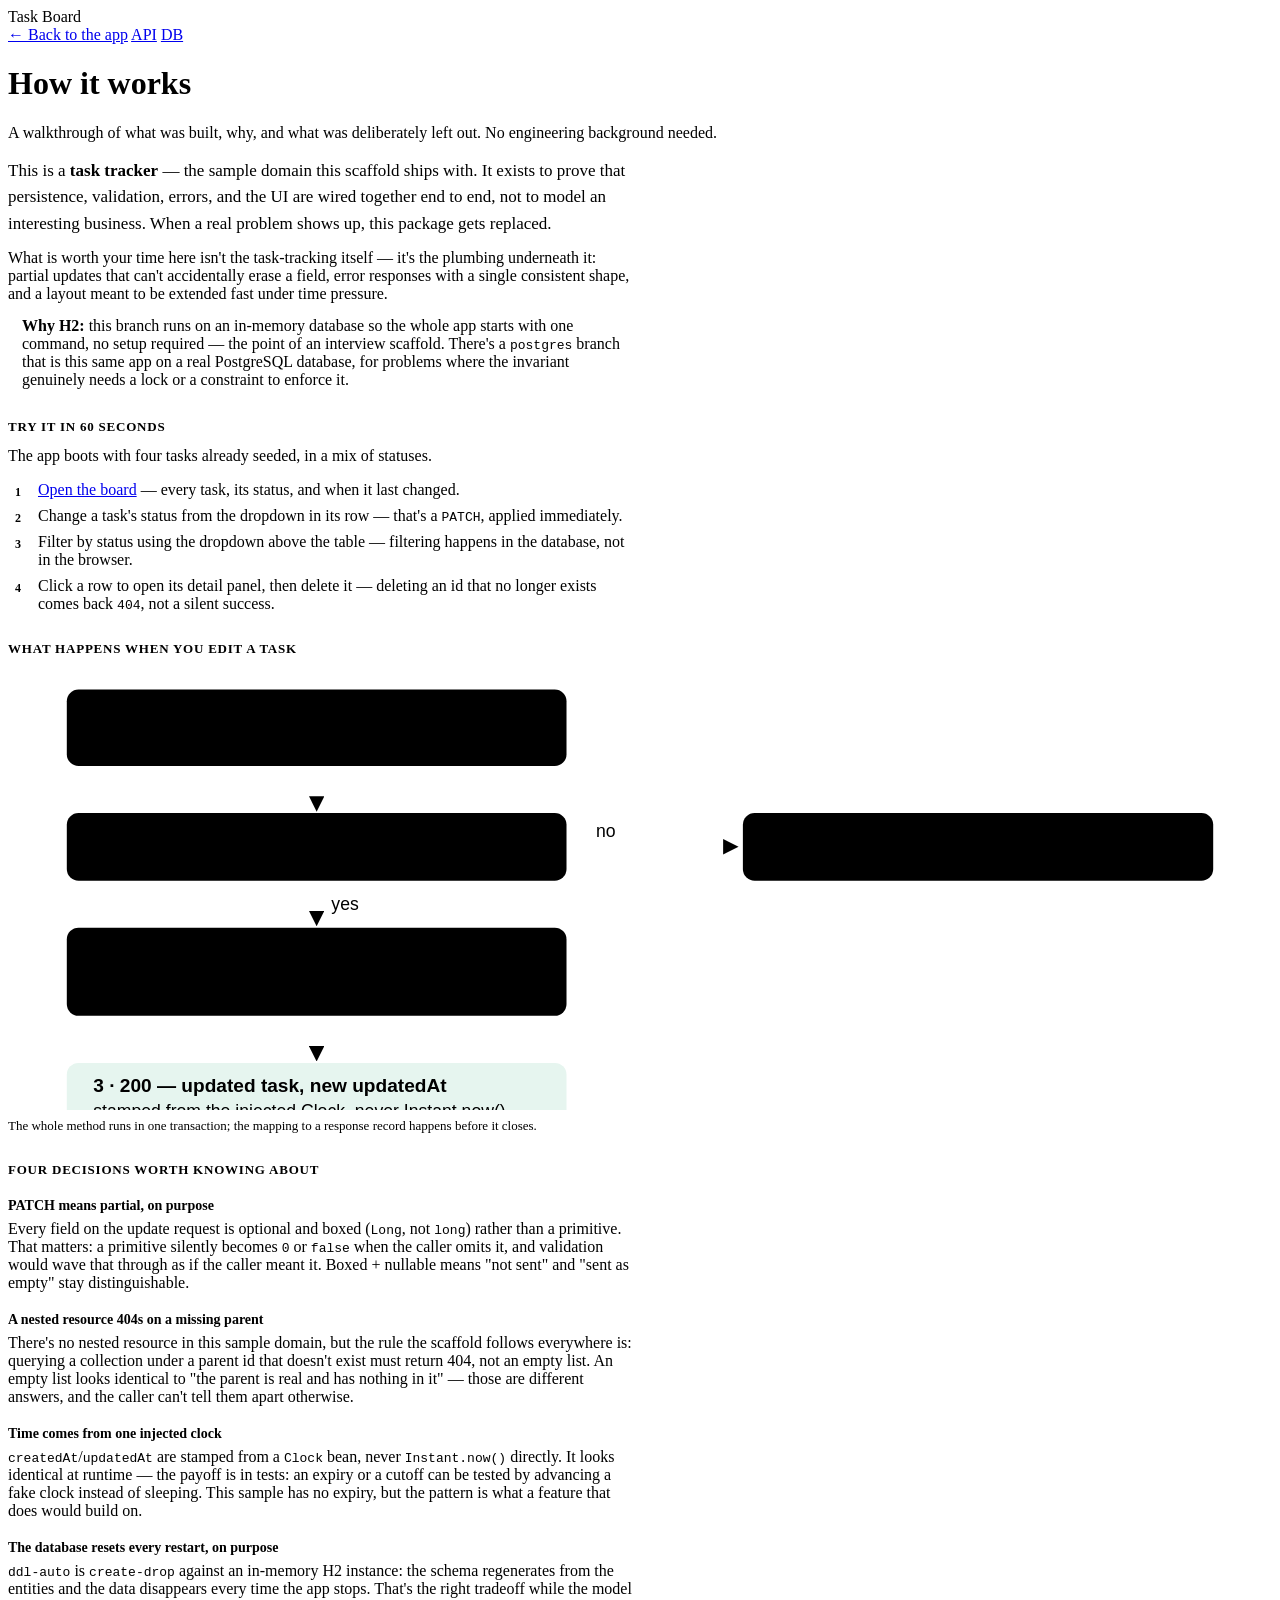
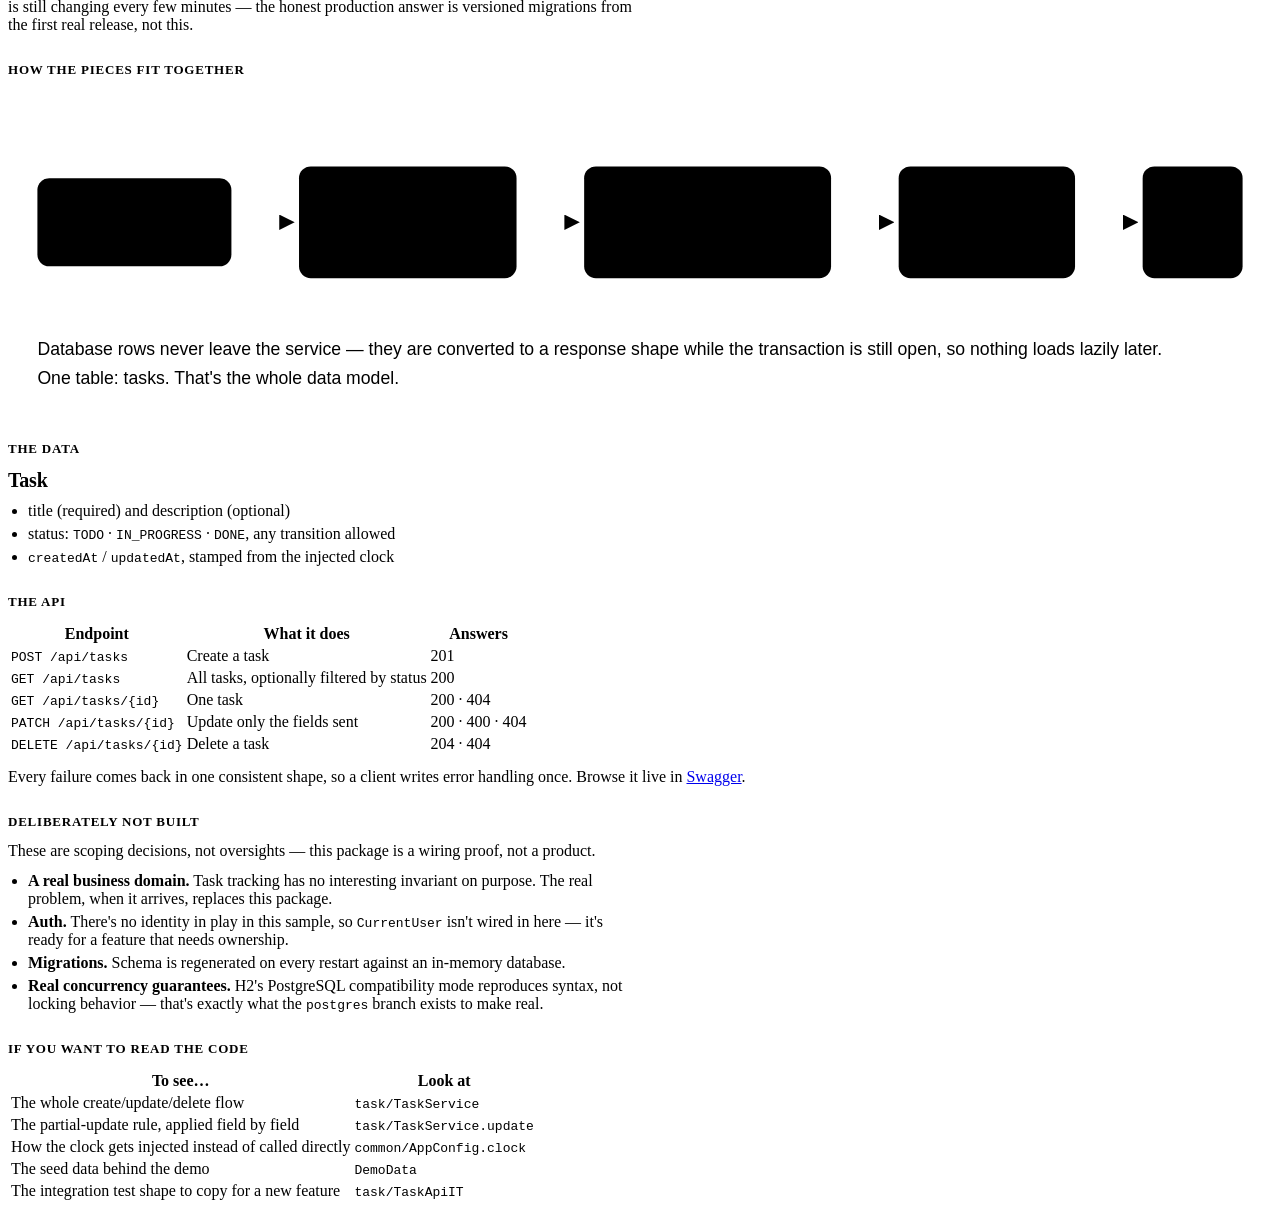
==== commit db2c6095: "Add a /help walkthrough page for non-engineering readers Maps /help to a static explainer of the tas" ====
--- a/sandbox/src/main/resources/static/help.html
+++ b/sandbox/src/main/resources/static/help.html
@@ -50,6 +50,7 @@
     <div class="nav-links">
       <a href="/">← Back to the app</a>
       <a href="/swagger-ui.html" target="_blank" rel="noopener">API</a>
+      <a href="/h2-console" target="_blank" rel="noopener">DB</a>
     </div>
   </nav>
 
@@ -68,15 +69,14 @@
       </p>
       <p>
         What is worth your time here isn't the task-tracking itself — it's the plumbing underneath
-        it: a real <strong>PostgreSQL</strong> database instead of an in-memory stand-in, partial
-        updates that can't accidentally erase a field, and error responses with a single consistent
-        shape.
+        it: partial updates that can't accidentally erase a field, error responses with a single
+        consistent shape, and a layout meant to be extended fast under time pressure.
       </p>
       <p class="note">
-        <strong>Why PostgreSQL matters here:</strong> this branch exists so that when a future
-        feature needs a real invariant — "only one of these can happen at once" — there is a real
-        database underneath to enforce it with a lock or a constraint, not an in-memory database
-        that only pretends to be one.
+        <strong>Why H2:</strong> this branch runs on an in-memory database so the whole app starts
+        with one command, no setup required — the point of an interview scaffold. There's a
+        <code>postgres</code> branch that is this same app on a real PostgreSQL database, for
+        problems where the invariant genuinely needs a lock or a constraint to enforce it.
       </p>
     </section>
 
@@ -171,14 +171,12 @@
           This sample has no expiry, but the pattern is what a feature that does would build on.
         </p>
 
-        <h3>The database is real, the domain isn't (yet)</h3>
-        <p>
-          <code>ddl-auto</code> is <code>create-drop</code>: the schema is regenerated from the
-          entities every restart, which is right while the model is still moving and wrong the
-          moment there's a second environment to keep in sync — that's a Flyway migration away.
-          The task domain itself has no invariant worth a lock or a constraint; when one shows up
-          (a limit, a "one active X per Y" rule), PostgreSQL is what turns it from application logic
-          that can be gotten wrong into something the database enforces outright.
+        <h3>The database resets every restart, on purpose</h3>
+        <p>
+          <code>ddl-auto</code> is <code>create-drop</code> against an in-memory H2 instance: the
+          schema regenerates from the entities and the data disappears every time the app stops.
+          That's the right tradeoff while the model is still changing every few minutes — the honest
+          production answer is versioned migrations from the first real release, not this.
         </p>
       </div>
     </section>
@@ -187,7 +185,7 @@
       <h2>How the pieces fit together</h2>
       <div class="panel">
         <figure class="figure">
-          <svg viewBox="0 0 860 220" role="img" aria-label="Layer diagram: browser calls the controller, which calls the service holding all rules, which calls the repository, which reads and writes PostgreSQL.">
+          <svg viewBox="0 0 860 220" role="img" aria-label="Layer diagram: browser calls the controller, which calls the service holding all rules, which calls the repository, which reads and writes the database.">
             <defs>
               <marker id="arrow2" viewBox="0 0 10 10" refX="9" refY="5" markerWidth="7" markerHeight="7" orient="auto-start-reverse">
                 <path d="M 0 0 L 10 5 L 0 10 z" fill="var(--muted)"/>
@@ -228,7 +226,7 @@
 
             <rect class="b2" x="772" y="52" width="68" height="76" rx="8"/>
             <text class="t-b" x="786" y="86">DB</text>
-            <text class="t-m" x="781" y="104">Postgres</text>
+            <text class="t-m" x="783" y="104">H2</text>
 
             <text class="t-m" x="20" y="180">Database rows never leave the service — they are converted to a response shape while the transaction is still open, so nothing loads lazily later.</text>
             <text class="t-m" x="20" y="200">One table: tasks. That's the whole data model.</text>
@@ -283,8 +281,8 @@
         <ul>
           <li><strong>A real business domain.</strong> Task tracking has no interesting invariant on purpose. The real problem, when it arrives, replaces this package.</li>
           <li><strong>Auth.</strong> There's no identity in play in this sample, so <code>CurrentUser</code> isn't wired in here — it's ready for a feature that needs ownership.</li>
-          <li><strong>Migrations.</strong> Schema is regenerated on every restart. A production line would start Flyway migrations from day one instead.</li>
-          <li><strong>Any lock or constraint.</strong> Nothing here is contended. The PostgreSQL section of the architecture notes describes exactly which tool to reach for once something is.</li>
+          <li><strong>Migrations.</strong> Schema is regenerated on every restart against an in-memory database.</li>
+          <li><strong>Real concurrency guarantees.</strong> H2's PostgreSQL compatibility mode reproduces syntax, not locking behavior — that's exactly what the <code>postgres</code> branch exists to make real.</li>
         </ul>
       </div>
     </section>
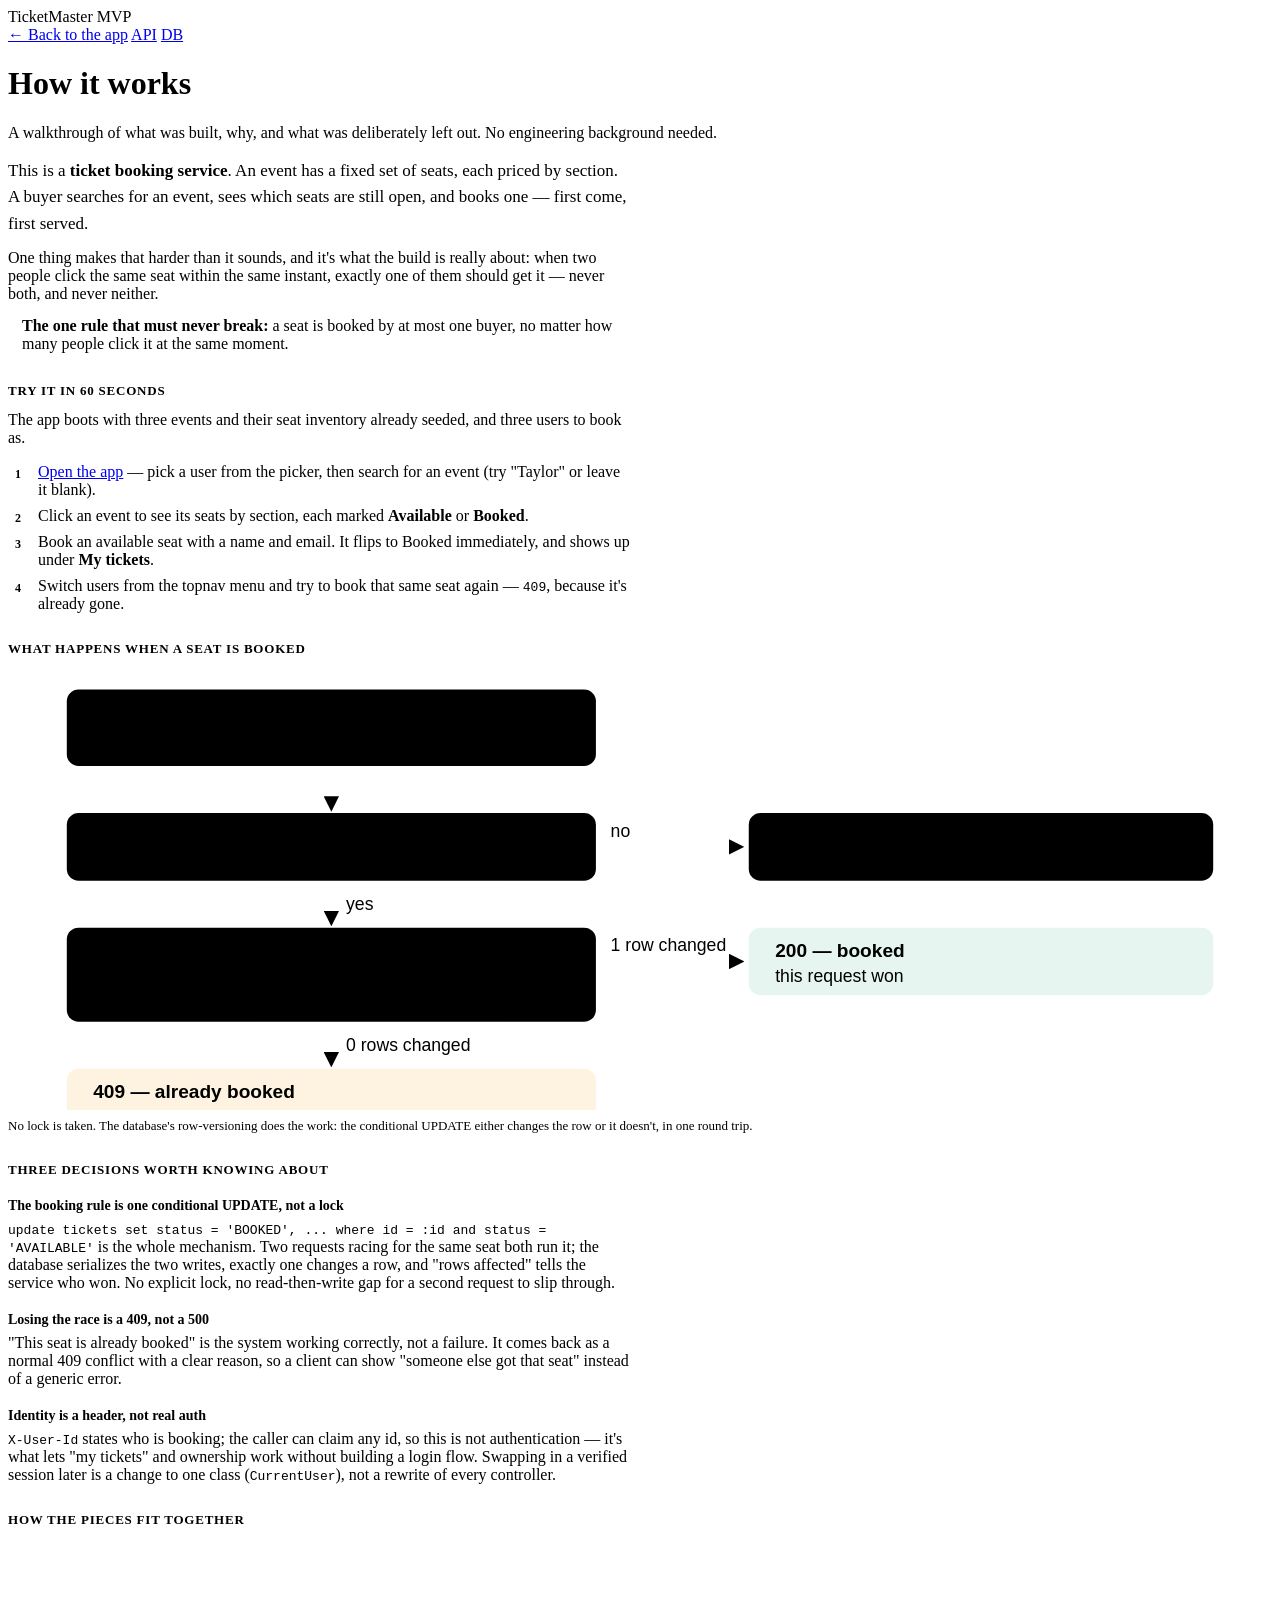
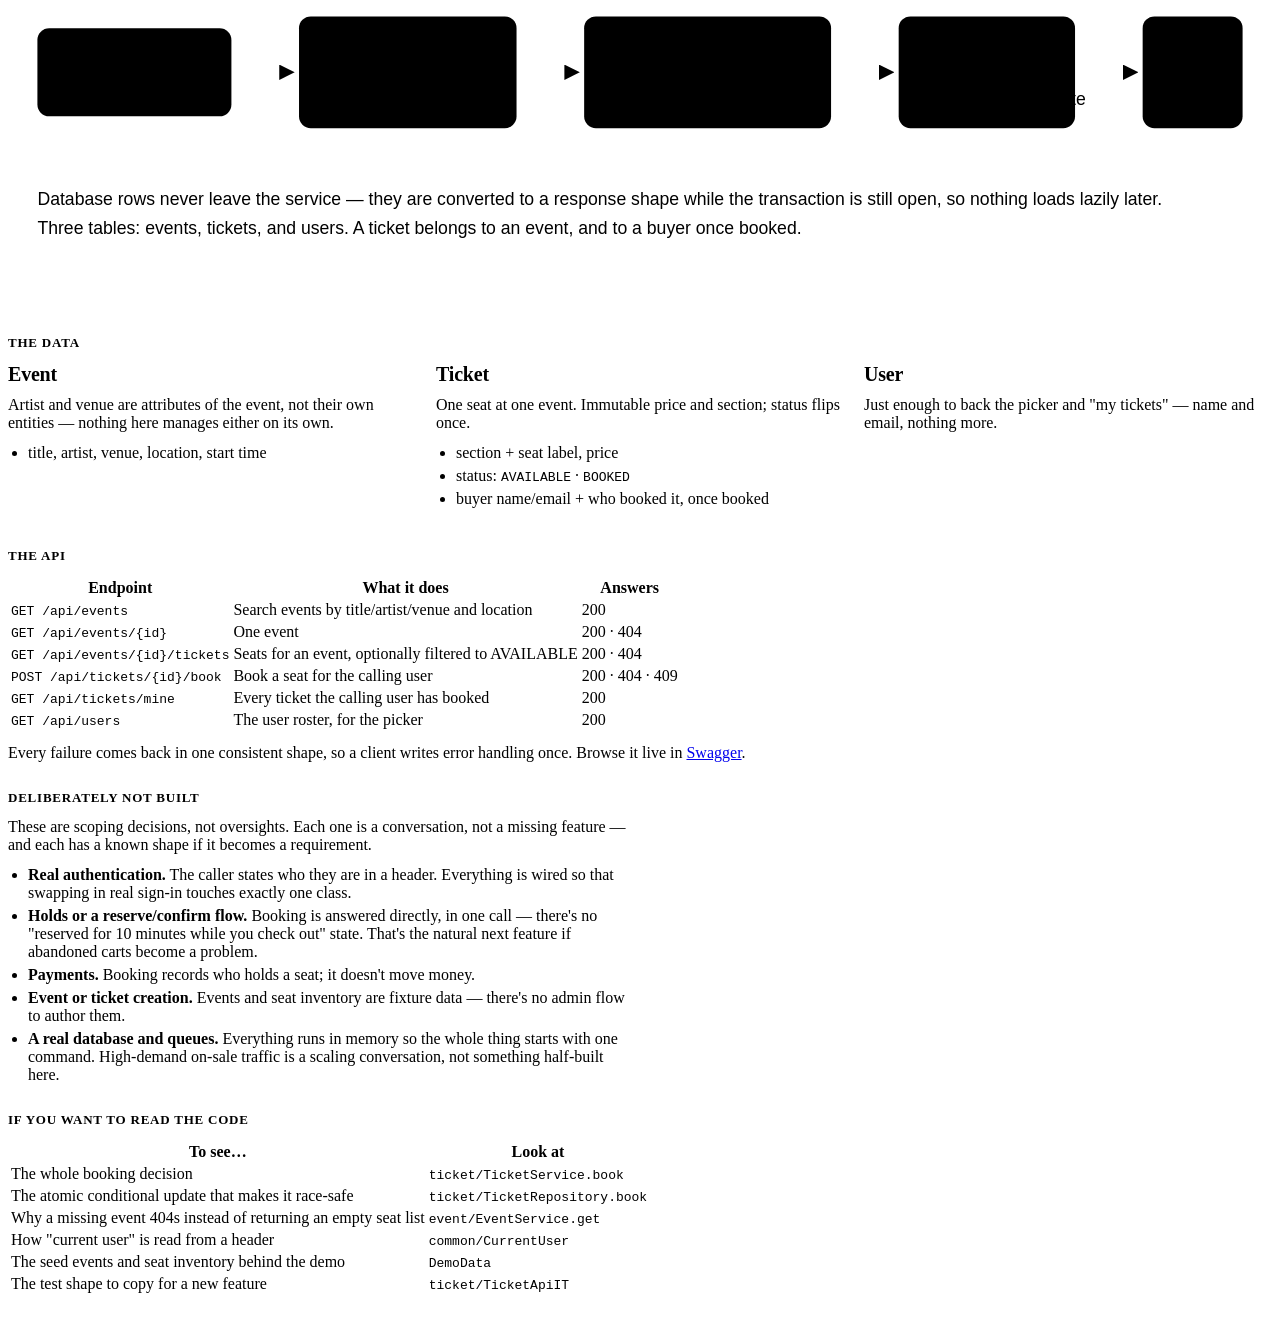
==== commit bc9c4ec8: "Add a /help walkthrough page for non-engineering readers Maps /help to a static explainer of the tic" ====
--- a/sandbox/src/main/resources/static/help.html
+++ b/sandbox/src/main/resources/static/help.html
@@ -3,7 +3,7 @@
 <head>
   <meta charset="utf-8">
   <meta name="viewport" content="width=device-width, initial-scale=1">
-  <title>Task Board — How it works</title>
+  <title>TicketMaster MVP — How it works</title>
   <link rel="stylesheet" href="/styles.css">
   <style>
     :root { --success-bg: #e6f5ef; --warn-bg: #fdf3e0; }
@@ -46,7 +46,7 @@
 </head>
 <body>
   <nav class="topnav">
-    <span class="brand">Task Board</span>
+    <span class="brand">TicketMaster MVP</span>
     <div class="nav-links">
       <a href="/">← Back to the app</a>
       <a href="/swagger-ui.html" target="_blank" rel="noopener">API</a>
@@ -62,42 +62,39 @@
 
     <section class="panel prose section">
       <p class="lede">
-        This is a <strong>task tracker</strong> — the sample domain this scaffold ships with. It
-        exists to prove that persistence, validation, errors, and the UI are wired together end to
-        end, not to model an interesting business. When a real problem shows up, this package gets
-        replaced.
+        This is a <strong>ticket booking service</strong>. An event has a fixed set of seats, each
+        priced by section. A buyer searches for an event, sees which seats are still open, and books
+        one — first come, first served.
       </p>
       <p>
-        What is worth your time here isn't the task-tracking itself — it's the plumbing underneath
-        it: partial updates that can't accidentally erase a field, error responses with a single
-        consistent shape, and a layout meant to be extended fast under time pressure.
+        One thing makes that harder than it sounds, and it's what the build is really about: when
+        two people click the same seat within the same instant, exactly one of them should get it —
+        never both, and never neither.
       </p>
       <p class="note">
-        <strong>Why H2:</strong> this branch runs on an in-memory database so the whole app starts
-        with one command, no setup required — the point of an interview scaffold. There's a
-        <code>postgres</code> branch that is this same app on a real PostgreSQL database, for
-        problems where the invariant genuinely needs a lock or a constraint to enforce it.
+        <strong>The one rule that must never break:</strong> a seat is booked by at most one buyer,
+        no matter how many people click it at the same moment.
       </p>
     </section>
 
     <section class="section">
       <h2>Try it in 60 seconds</h2>
       <div class="panel prose">
-        <p>The app boots with four tasks already seeded, in a mix of statuses.</p>
+        <p>The app boots with three events and their seat inventory already seeded, and three users to book as.</p>
         <ol class="steps">
-          <li><a href="/">Open the board</a> — every task, its status, and when it last changed.</li>
-          <li>Change a task's status from the dropdown in its row — that's a <code>PATCH</code>, applied immediately.</li>
-          <li>Filter by status using the dropdown above the table — filtering happens in the database, not in the browser.</li>
-          <li>Click a row to open its detail panel, then delete it — deleting an id that no longer exists comes back <code>404</code>, not a silent success.</li>
+          <li><a href="/">Open the app</a> — pick a user from the picker, then search for an event (try "Taylor" or leave it blank).</li>
+          <li>Click an event to see its seats by section, each marked <strong>Available</strong> or <strong>Booked</strong>.</li>
+          <li>Book an available seat with a name and email. It flips to Booked immediately, and shows up under <strong>My tickets</strong>.</li>
+          <li>Switch users from the topnav menu and try to book that same seat again — <code>409</code>, because it's already gone.</li>
         </ol>
       </div>
     </section>
 
     <section class="section">
-      <h2>What happens when you edit a task</h2>
+      <h2>What happens when a seat is booked</h2>
       <div class="panel">
         <figure class="figure">
-          <svg viewBox="0 0 860 300" role="img" aria-label="Flowchart of a PATCH request: find the task or 404, apply only the fields sent, write the new updated-at, return 200.">
+          <svg viewBox="0 0 860 300" role="img" aria-label="Flowchart of booking a ticket: find the ticket or 404, run one atomic conditional update, zero rows means already booked (409), one row means success (200).">
             <defs>
               <marker id="arrow" viewBox="0 0 10 10" refX="9" refY="5" markerWidth="7" markerHeight="7" orient="auto-start-reverse">
                 <path d="M 0 0 L 10 5 L 0 10 z" fill="var(--muted)"/>
@@ -107,6 +104,7 @@
               .bx { fill: var(--surface); stroke: var(--border); stroke-width: 1.5; }
               .bx-in { fill: var(--surface); stroke: var(--accent); stroke-width: 2; }
               .bx-ok { fill: var(--success-bg); stroke: var(--success); stroke-width: 1.5; }
+              .bx-no { fill: var(--warn-bg); stroke: var(--warn); stroke-width: 1.5; }
               .bx-err { fill: var(--danger-bg); stroke: var(--danger); stroke-width: 1.5; }
               .t { fill: var(--text); font: 13px -apple-system, BlinkMacSystemFont, "Segoe UI", Roboto, sans-serif; }
               .t-b { fill: var(--text); font: 600 13px -apple-system, BlinkMacSystemFont, "Segoe UI", Roboto, sans-serif; }
@@ -114,69 +112,66 @@
               .ln { stroke: var(--muted); stroke-width: 1.5; fill: none; marker-end: url(#arrow); }
             </style>
 
-            <rect class="bx-in" x="40" y="14" width="340" height="52" rx="8"/>
-            <text class="t-b" x="58" y="36">PATCH /api/tasks/{id}</text>
-            <text class="t-m" x="58" y="54">only the fields the caller actually sent</text>
-
-            <path class="ln" d="M 210 66 L 210 96"/>
-            <rect class="bx" x="40" y="98" width="340" height="46" rx="8"/>
-            <text class="t-b" x="58" y="118">1 · Does a task with this id exist?</text>
-            <path class="ln" d="M 380 121 L 496 121"/>
-            <text class="t-m" x="400" y="114">no</text>
-            <rect class="bx-err" x="500" y="98" width="320" height="46" rx="8"/>
-            <text class="t-b" x="518" y="118">404 — Task not found</text>
-
-            <path class="ln" d="M 210 144 L 210 174"/>
-            <text class="t-m" x="220" y="164">yes</text>
-            <rect class="bx" x="40" y="176" width="340" height="60" rx="8"/>
-            <text class="t-b" x="58" y="196">2 · Apply only the non-null fields sent</text>
-            <text class="t-m" x="58" y="213">title, description, and status are all optional —</text>
-            <text class="t-m" x="58" y="230">omitted stays as-is, sent replaces</text>
-
-            <path class="ln" d="M 210 236 L 210 266"/>
-            <rect class="bx-ok" x="40" y="268" width="340" height="46" rx="8"/>
-            <text class="t-b" x="58" y="288">3 · 200 — updated task, new updatedAt</text>
-            <text class="t-m" x="58" y="305">stamped from the injected Clock, never Instant.now()</text>
+            <rect class="bx-in" x="40" y="14" width="360" height="52" rx="8"/>
+            <text class="t-b" x="58" y="36">POST /api/tickets/{id}/book</text>
+            <text class="t-m" x="58" y="54">buyer name + email, X-User-Id header</text>
+
+            <path class="ln" d="M 220 66 L 220 96"/>
+            <rect class="bx" x="40" y="98" width="360" height="46" rx="8"/>
+            <text class="t-b" x="58" y="118">1 · Does a ticket with this id exist?</text>
+            <path class="ln" d="M 400 121 L 500 121"/>
+            <text class="t-m" x="410" y="114">no</text>
+            <rect class="bx-err" x="504" y="98" width="316" height="46" rx="8"/>
+            <text class="t-b" x="522" y="118">404 — Ticket not found</text>
+
+            <path class="ln" d="M 220 144 L 220 174"/>
+            <text class="t-m" x="230" y="164">yes</text>
+            <rect class="bx" x="40" y="176" width="360" height="64" rx="8"/>
+            <text class="t-b" x="58" y="196">2 · One atomic UPDATE:</text>
+            <text class="t-m" x="58" y="213">set status = BOOKED, buyer, owner</text>
+            <text class="t-m" x="58" y="230">where id = :id and status = 'AVAILABLE'</text>
+
+            <path class="ln" d="M 220 240 L 220 270"/>
+            <text class="t-m" x="230" y="260">0 rows changed</text>
+            <rect class="bx-no" x="40" y="272" width="360" height="46" rx="8"/>
+            <text class="t-b" x="58" y="292">409 — already booked</text>
+            <text class="t-m" x="58" y="309">someone else's update won the race</text>
+
+            <path class="ln" d="M 400 199 L 500 199"/>
+            <text class="t-m" x="410" y="192">1 row changed</text>
+            <rect class="bx-ok" x="504" y="176" width="316" height="46" rx="8"/>
+            <text class="t-b" x="522" y="196">200 — booked</text>
+            <text class="t-m" x="522" y="213">this request won</text>
           </svg>
         </figure>
-        <figcaption>The whole method runs in one transaction; the mapping to a response record happens before it closes.</figcaption>
-      </div>
-    </section>
-
-    <section class="section">
-      <h2>Four decisions worth knowing about</h2>
+        <figcaption>No lock is taken. The database's row-versioning does the work: the conditional UPDATE either changes the row or it doesn't, in one round trip.</figcaption>
+      </div>
+    </section>
+
+    <section class="section">
+      <h2>Three decisions worth knowing about</h2>
       <div class="panel prose">
-        <h3>PATCH means partial, on purpose</h3>
+        <h3>The booking rule is one conditional UPDATE, not a lock</h3>
         <p>
-          Every field on the update request is optional and boxed (<code>Long</code>, not
-          <code>long</code>) rather than a primitive. That matters: a primitive silently becomes
-          <code>0</code> or <code>false</code> when the caller omits it, and validation would wave
-          that through as if the caller meant it. Boxed + nullable means "not sent" and "sent as
-          empty" stay distinguishable.
-        </p>
-
-        <h3>A nested resource 404s on a missing parent</h3>
+          <code>update tickets set status = 'BOOKED', ... where id = :id and status = 'AVAILABLE'</code>
+          is the whole mechanism. Two requests racing for the same seat both run it; the database
+          serializes the two writes, exactly one changes a row, and "rows affected" tells the service
+          who won. No explicit lock, no read-then-write gap for a second request to slip through.
+        </p>
+
+        <h3>Losing the race is a 409, not a 500</h3>
         <p>
-          There's no nested resource in this sample domain, but the rule the scaffold follows
-          everywhere is: querying a collection under a parent id that doesn't exist must return 404,
-          not an empty list. An empty list looks identical to "the parent is real and has nothing in
-          it" — those are different answers, and the caller can't tell them apart otherwise.
-        </p>
-
-        <h3>Time comes from one injected clock</h3>
+          "This seat is already booked" is the system working correctly, not a failure. It comes back
+          as a normal 409 conflict with a clear reason, so a client can show "someone else got that
+          seat" instead of a generic error.
+        </p>
+
+        <h3>Identity is a header, not real auth</h3>
         <p>
-          <code>createdAt</code>/<code>updatedAt</code> are stamped from a <code>Clock</code> bean,
-          never <code>Instant.now()</code> directly. It looks identical at runtime — the payoff is in
-          tests: an expiry or a cutoff can be tested by advancing a fake clock instead of sleeping.
-          This sample has no expiry, but the pattern is what a feature that does would build on.
-        </p>
-
-        <h3>The database resets every restart, on purpose</h3>
-        <p>
-          <code>ddl-auto</code> is <code>create-drop</code> against an in-memory H2 instance: the
-          schema regenerates from the entities and the data disappears every time the app stops.
-          That's the right tradeoff while the model is still changing every few minutes — the honest
-          production answer is versioned migrations from the first real release, not this.
+          <code>X-User-Id</code> states who is booking; the caller can claim any id, so this is not
+          authentication — it's what lets "my tickets" and ownership work without building a login
+          flow. Swapping in a verified session later is a change to one class
+          (<code>CurrentUser</code>), not a rewrite of every controller.
         </p>
       </div>
     </section>
@@ -185,7 +180,7 @@
       <h2>How the pieces fit together</h2>
       <div class="panel">
         <figure class="figure">
-          <svg viewBox="0 0 860 220" role="img" aria-label="Layer diagram: browser calls the controller, which calls the service holding all rules, which calls the repository, which reads and writes the database.">
+          <svg viewBox="0 0 860 250" role="img" aria-label="Layer diagram: browser calls the controller, which calls the service holding all rules, which calls the repository, which reads and writes the database. Event, Ticket, and User are the three entities.">
             <defs>
               <marker id="arrow2" viewBox="0 0 10 10" refX="9" refY="5" markerWidth="7" markerHeight="7" orient="auto-start-reverse">
                 <path d="M 0 0 L 10 5 L 0 10 z" fill="var(--muted)"/>
@@ -219,17 +214,17 @@
 
             <rect class="b2" x="606" y="52" width="120" height="76" rx="8"/>
             <text class="t-b" x="624" y="78">Repository</text>
-            <text class="t-m" x="624" y="96">queries, sorts,</text>
-            <text class="t-m" x="624" y="112">filters</text>
+            <text class="t-m" x="624" y="96">queries, the</text>
+            <text class="t-m" x="624" y="112">atomic booking write</text>
 
             <path class="l2" d="M 726 90 L 768 90"/>
 
             <rect class="b2" x="772" y="52" width="68" height="76" rx="8"/>
-            <text class="t-b" x="786" y="86">DB</text>
+            <text class="t-b" x="790" y="86">DB</text>
             <text class="t-m" x="783" y="104">H2</text>
 
             <text class="t-m" x="20" y="180">Database rows never leave the service — they are converted to a response shape while the transaction is still open, so nothing loads lazily later.</text>
-            <text class="t-m" x="20" y="200">One table: tasks. That's the whole data model.</text>
+            <text class="t-m" x="20" y="200">Three tables: events, tickets, and users. A ticket belongs to an event, and to a buyer once booked.</text>
           </svg>
         </figure>
       </div>
@@ -237,13 +232,27 @@
 
     <section class="section">
       <h2>The data</h2>
-      <div class="panel prose">
-        <h2>Task</h2>
-        <ul>
-          <li>title (required) and description (optional)</li>
-          <li>status: <code>TODO</code> · <code>IN_PROGRESS</code> · <code>DONE</code>, any transition allowed</li>
-          <li><code>createdAt</code> / <code>updatedAt</code>, stamped from the injected clock</li>
-        </ul>
+      <div class="cols">
+        <div class="panel prose">
+          <h2>Event</h2>
+          <p class="muted">Artist and venue are attributes of the event, not their own entities — nothing here manages either on its own.</p>
+          <ul>
+            <li>title, artist, venue, location, start time</li>
+          </ul>
+        </div>
+        <div class="panel prose">
+          <h2>Ticket</h2>
+          <p class="muted">One seat at one event. Immutable price and section; status flips once.</p>
+          <ul>
+            <li>section + seat label, price</li>
+            <li>status: <code>AVAILABLE</code> · <code>BOOKED</code></li>
+            <li>buyer name/email + who booked it, once booked</li>
+          </ul>
+        </div>
+        <div class="panel prose">
+          <h2>User</h2>
+          <p class="muted">Just enough to back the picker and "my tickets" — name and email, nothing more.</p>
+        </div>
       </div>
     </section>
 
@@ -256,11 +265,12 @@
               <tr><th>Endpoint</th><th>What it does</th><th>Answers</th></tr>
             </thead>
             <tbody>
-              <tr><td><code>POST /api/tasks</code></td><td>Create a task</td><td>201</td></tr>
-              <tr><td><code>GET /api/tasks</code></td><td>All tasks, optionally filtered by status</td><td>200</td></tr>
-              <tr><td><code>GET /api/tasks/{id}</code></td><td>One task</td><td>200 · 404</td></tr>
-              <tr><td><code>PATCH /api/tasks/{id}</code></td><td>Update only the fields sent</td><td>200 · 400 · 404</td></tr>
-              <tr><td><code>DELETE /api/tasks/{id}</code></td><td>Delete a task</td><td>204 · 404</td></tr>
+              <tr><td><code>GET /api/events</code></td><td>Search events by title/artist/venue and location</td><td>200</td></tr>
+              <tr><td><code>GET /api/events/{id}</code></td><td>One event</td><td>200 · 404</td></tr>
+              <tr><td><code>GET /api/events/{id}/tickets</code></td><td>Seats for an event, optionally filtered to AVAILABLE</td><td>200 · 404</td></tr>
+              <tr><td><code>POST /api/tickets/{id}/book</code></td><td>Book a seat for the calling user</td><td>200 · 404 · 409</td></tr>
+              <tr><td><code>GET /api/tickets/mine</code></td><td>Every ticket the calling user has booked</td><td>200</td></tr>
+              <tr><td><code>GET /api/users</code></td><td>The user roster, for the picker</td><td>200</td></tr>
             </tbody>
           </table>
         </div>
@@ -275,14 +285,15 @@
       <h2>Deliberately not built</h2>
       <div class="panel prose">
         <p>
-          These are scoping decisions, not oversights — this package is a wiring proof, not a
-          product.
+          These are scoping decisions, not oversights. Each one is a conversation, not a missing
+          feature — and each has a known shape if it becomes a requirement.
         </p>
         <ul>
-          <li><strong>A real business domain.</strong> Task tracking has no interesting invariant on purpose. The real problem, when it arrives, replaces this package.</li>
-          <li><strong>Auth.</strong> There's no identity in play in this sample, so <code>CurrentUser</code> isn't wired in here — it's ready for a feature that needs ownership.</li>
-          <li><strong>Migrations.</strong> Schema is regenerated on every restart against an in-memory database.</li>
-          <li><strong>Real concurrency guarantees.</strong> H2's PostgreSQL compatibility mode reproduces syntax, not locking behavior — that's exactly what the <code>postgres</code> branch exists to make real.</li>
+          <li><strong>Real authentication.</strong> The caller states who they are in a header. Everything is wired so that swapping in real sign-in touches exactly one class.</li>
+          <li><strong>Holds or a reserve/confirm flow.</strong> Booking is answered directly, in one call — there's no "reserved for 10 minutes while you check out" state. That's the natural next feature if abandoned carts become a problem.</li>
+          <li><strong>Payments.</strong> Booking records who holds a seat; it doesn't move money.</li>
+          <li><strong>Event or ticket creation.</strong> Events and seat inventory are fixture data — there's no admin flow to author them.</li>
+          <li><strong>A real database and queues.</strong> Everything runs in memory so the whole thing starts with one command. High-demand on-sale traffic is a scaling conversation, not something half-built here.</li>
         </ul>
       </div>
     </section>
@@ -294,11 +305,12 @@
           <table>
             <thead><tr><th>To see…</th><th>Look at</th></tr></thead>
             <tbody>
-              <tr><td>The whole create/update/delete flow</td><td><code>task/TaskService</code></td></tr>
-              <tr><td>The partial-update rule, applied field by field</td><td><code>task/TaskService.update</code></td></tr>
-              <tr><td>How the clock gets injected instead of called directly</td><td><code>common/AppConfig.clock</code></td></tr>
-              <tr><td>The seed data behind the demo</td><td><code>DemoData</code></td></tr>
-              <tr><td>The integration test shape to copy for a new feature</td><td><code>task/TaskApiIT</code></td></tr>
+              <tr><td>The whole booking decision</td><td><code>ticket/TicketService.book</code></td></tr>
+              <tr><td>The atomic conditional update that makes it race-safe</td><td><code>ticket/TicketRepository.book</code></td></tr>
+              <tr><td>Why a missing event 404s instead of returning an empty seat list</td><td><code>event/EventService.get</code></td></tr>
+              <tr><td>How "current user" is read from a header</td><td><code>common/CurrentUser</code></td></tr>
+              <tr><td>The seed events and seat inventory behind the demo</td><td><code>DemoData</code></td></tr>
+              <tr><td>The test shape to copy for a new feature</td><td><code>ticket/TicketApiIT</code></td></tr>
             </tbody>
           </table>
         </div>
